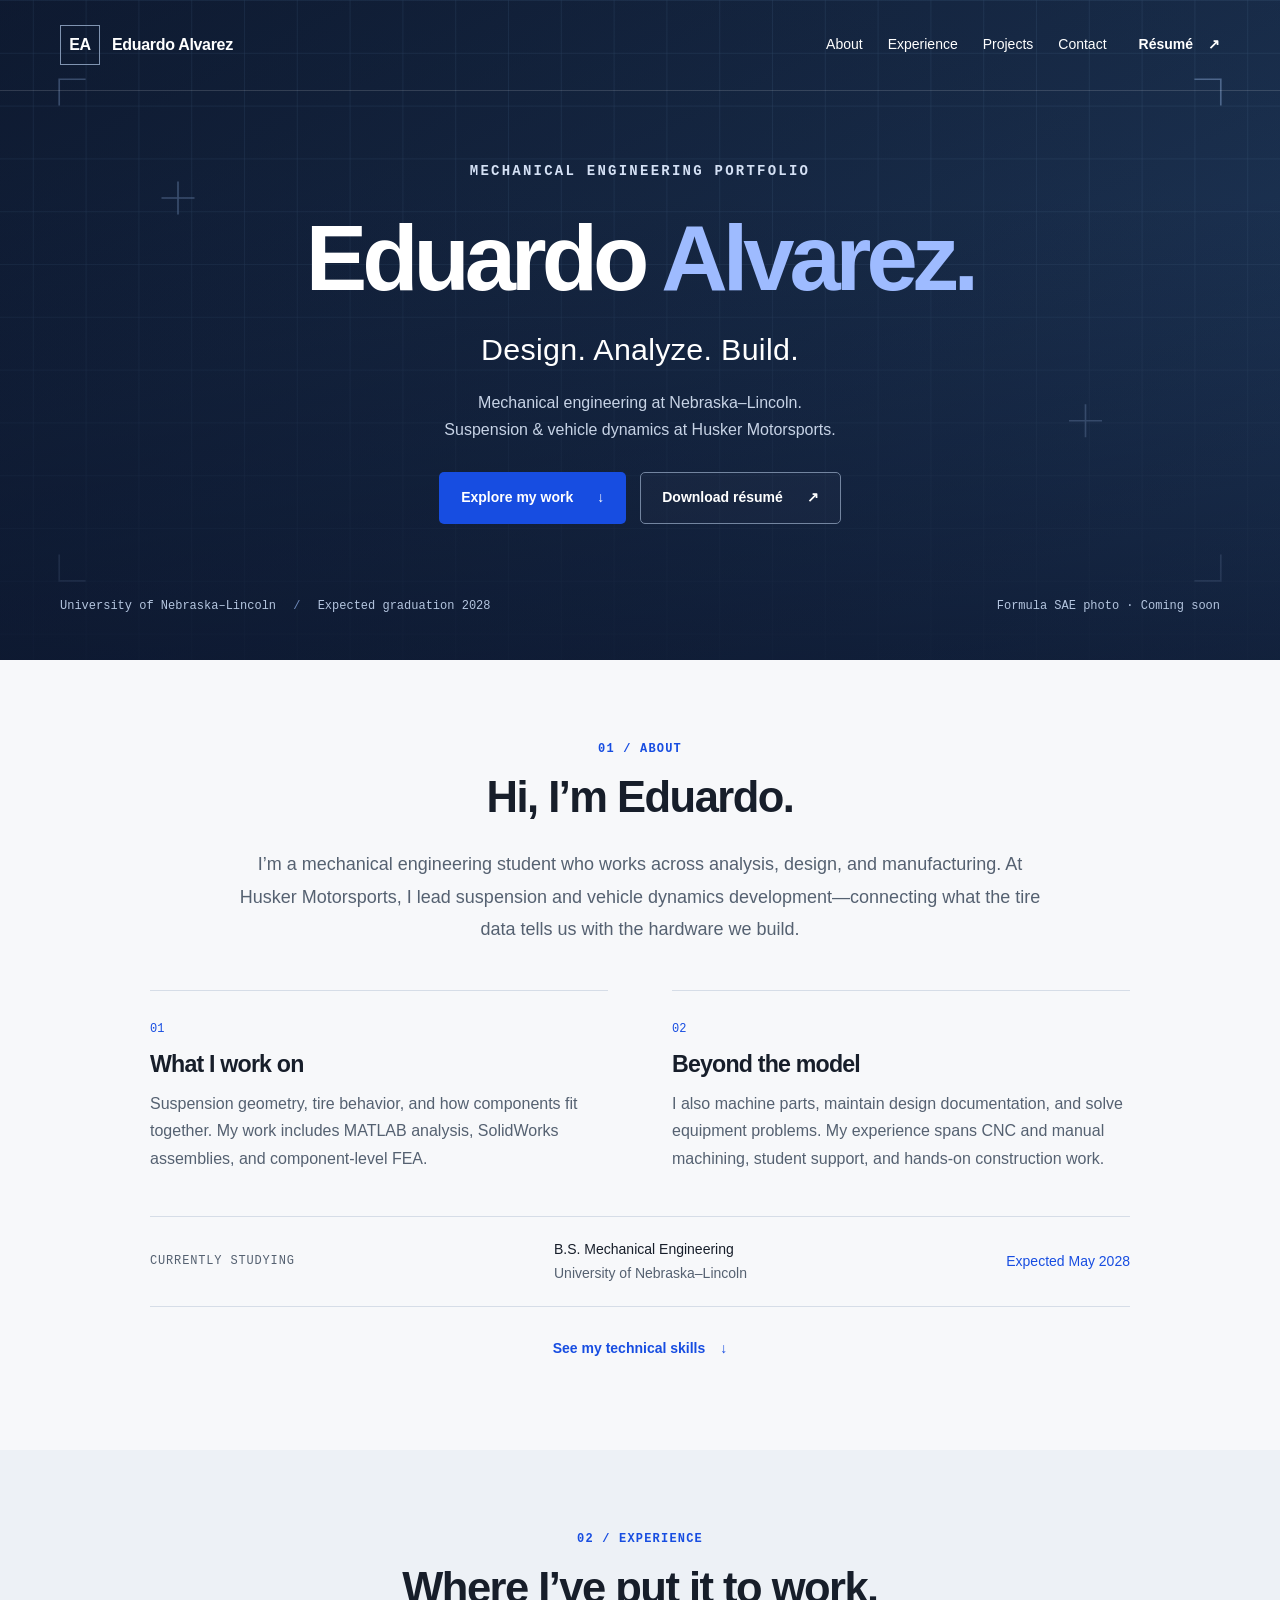
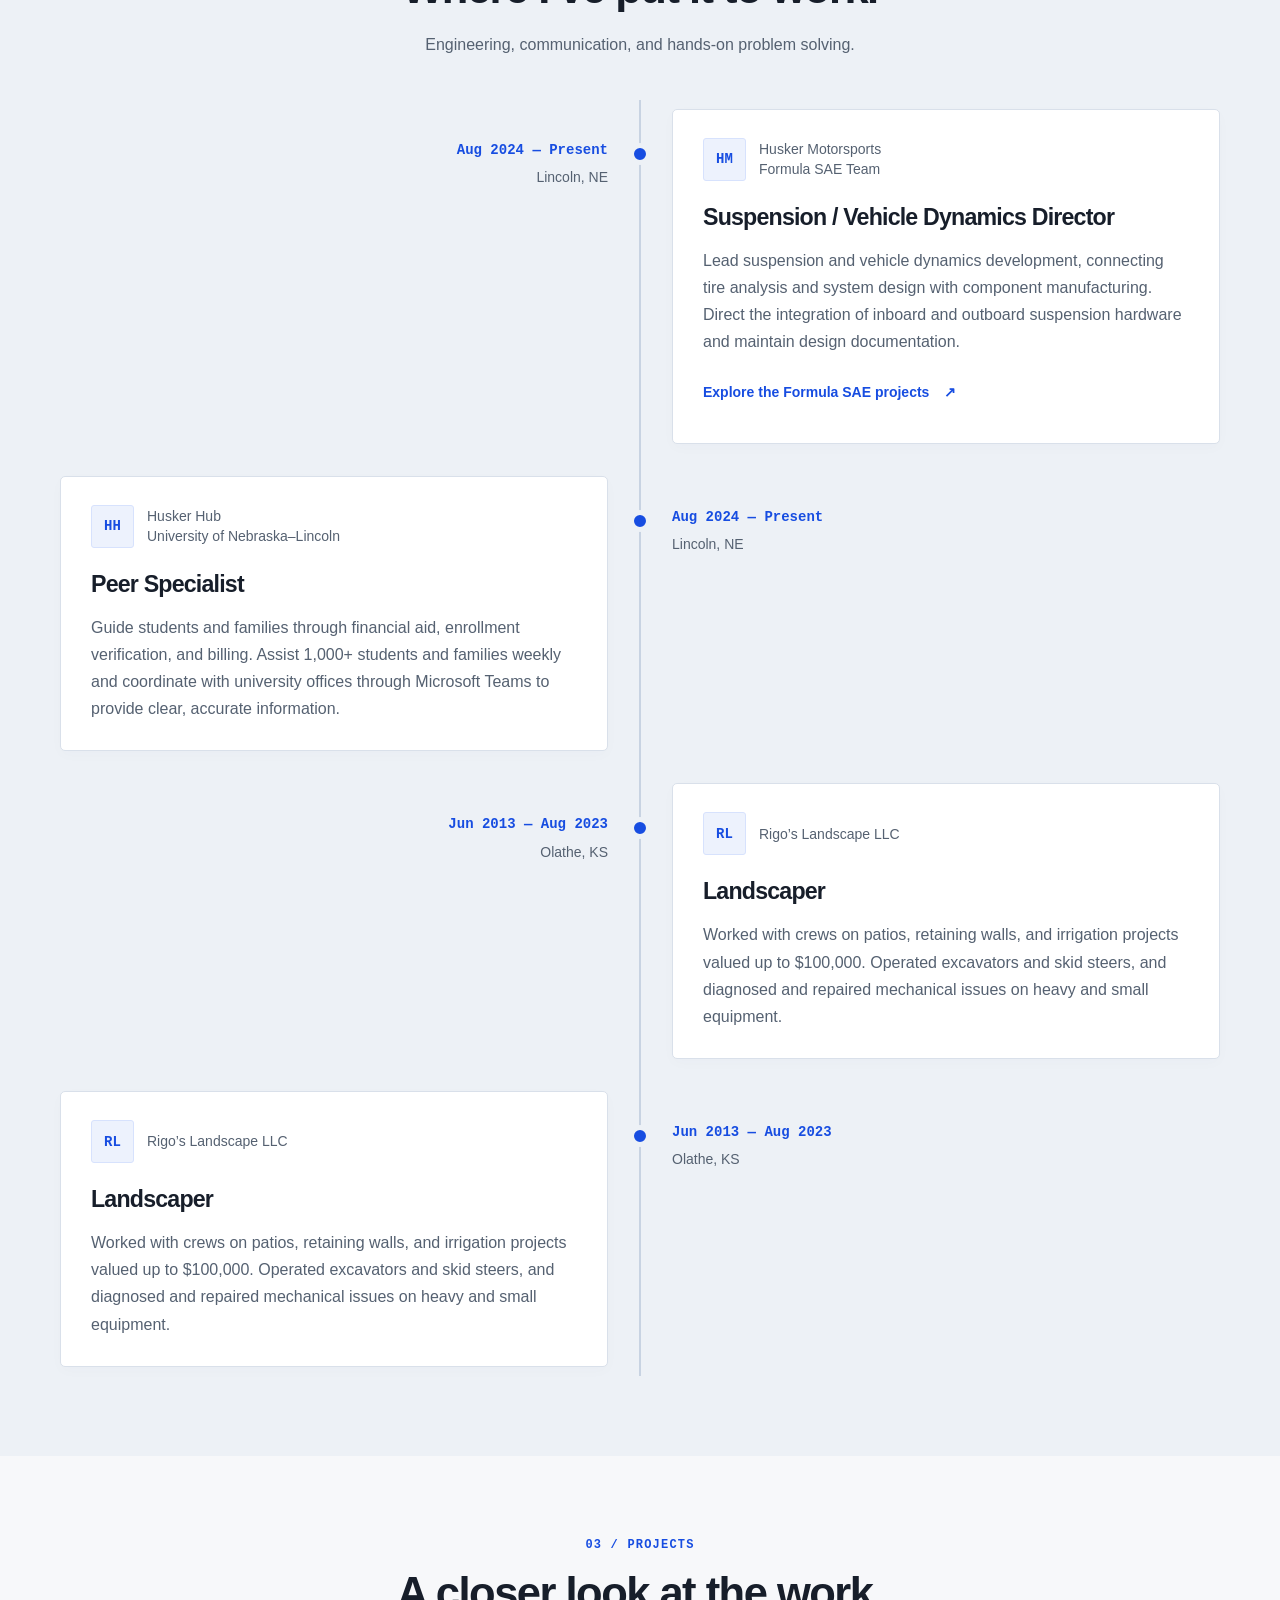
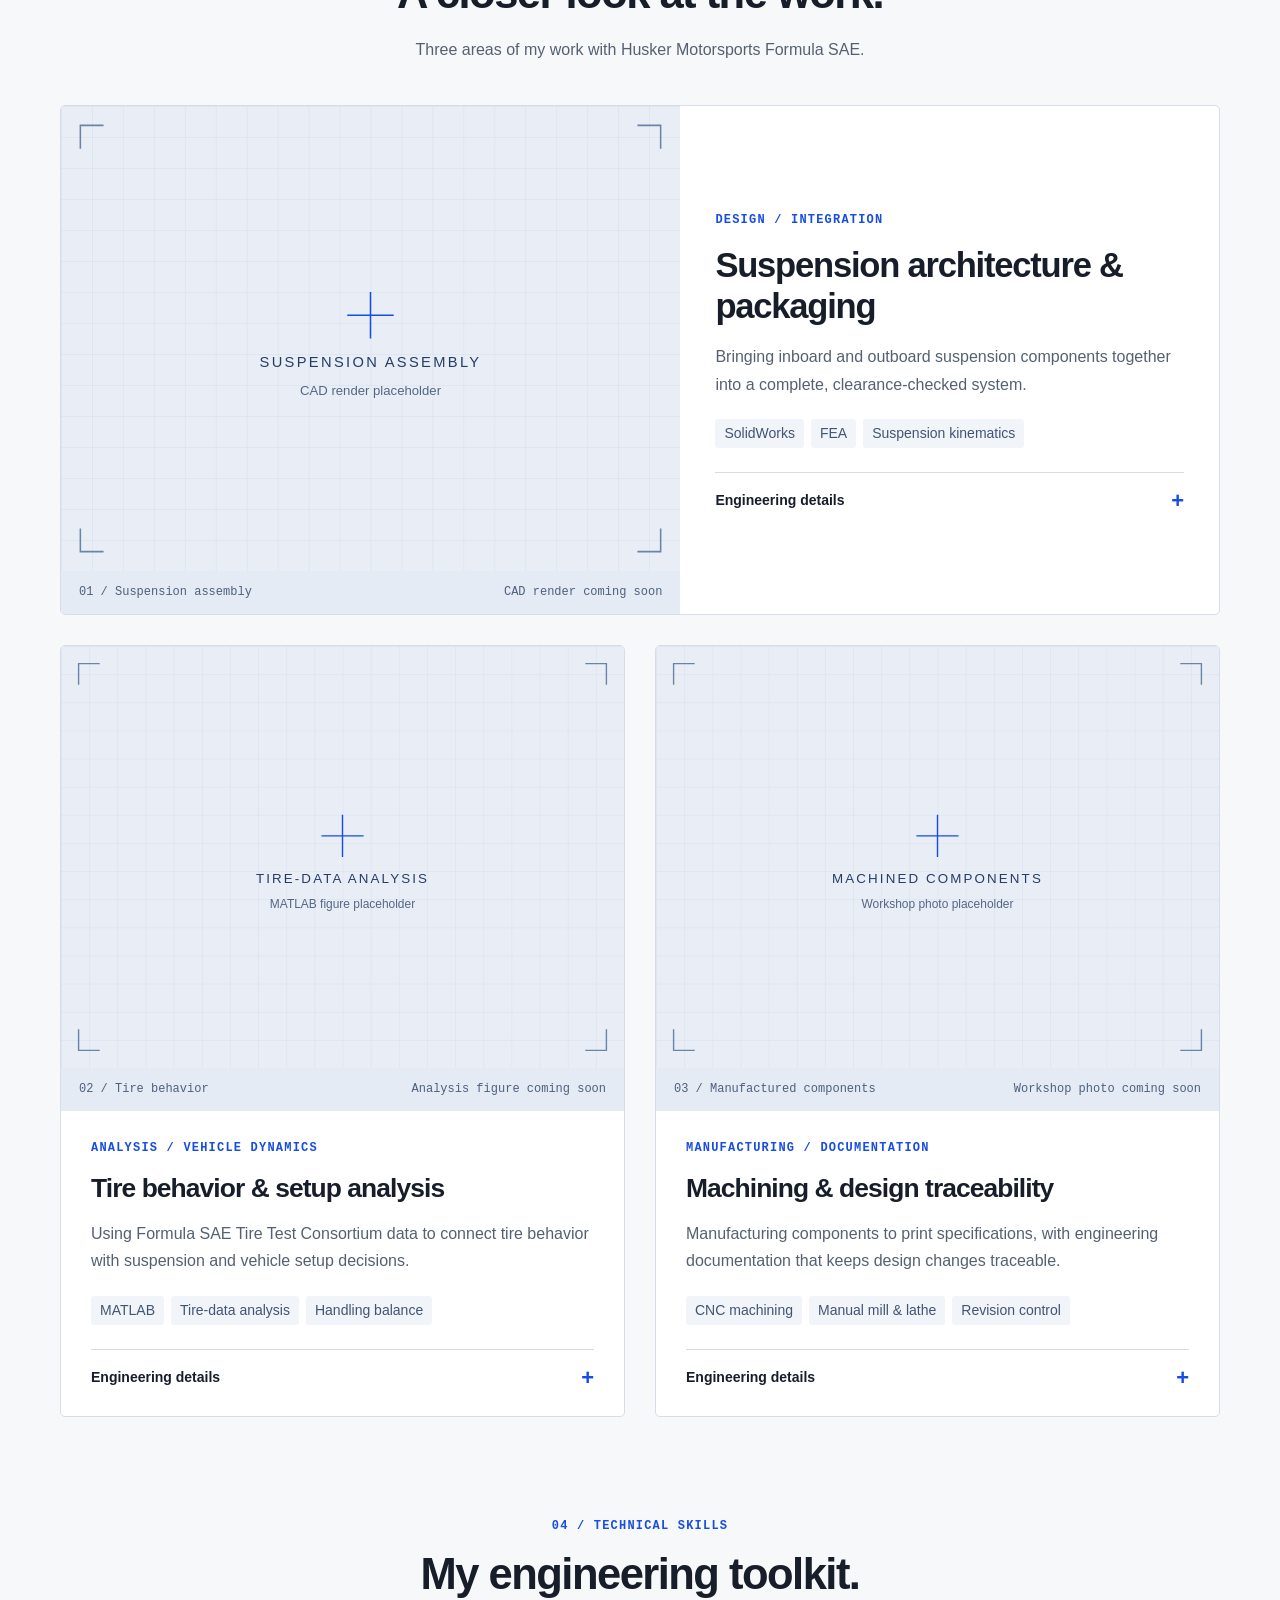
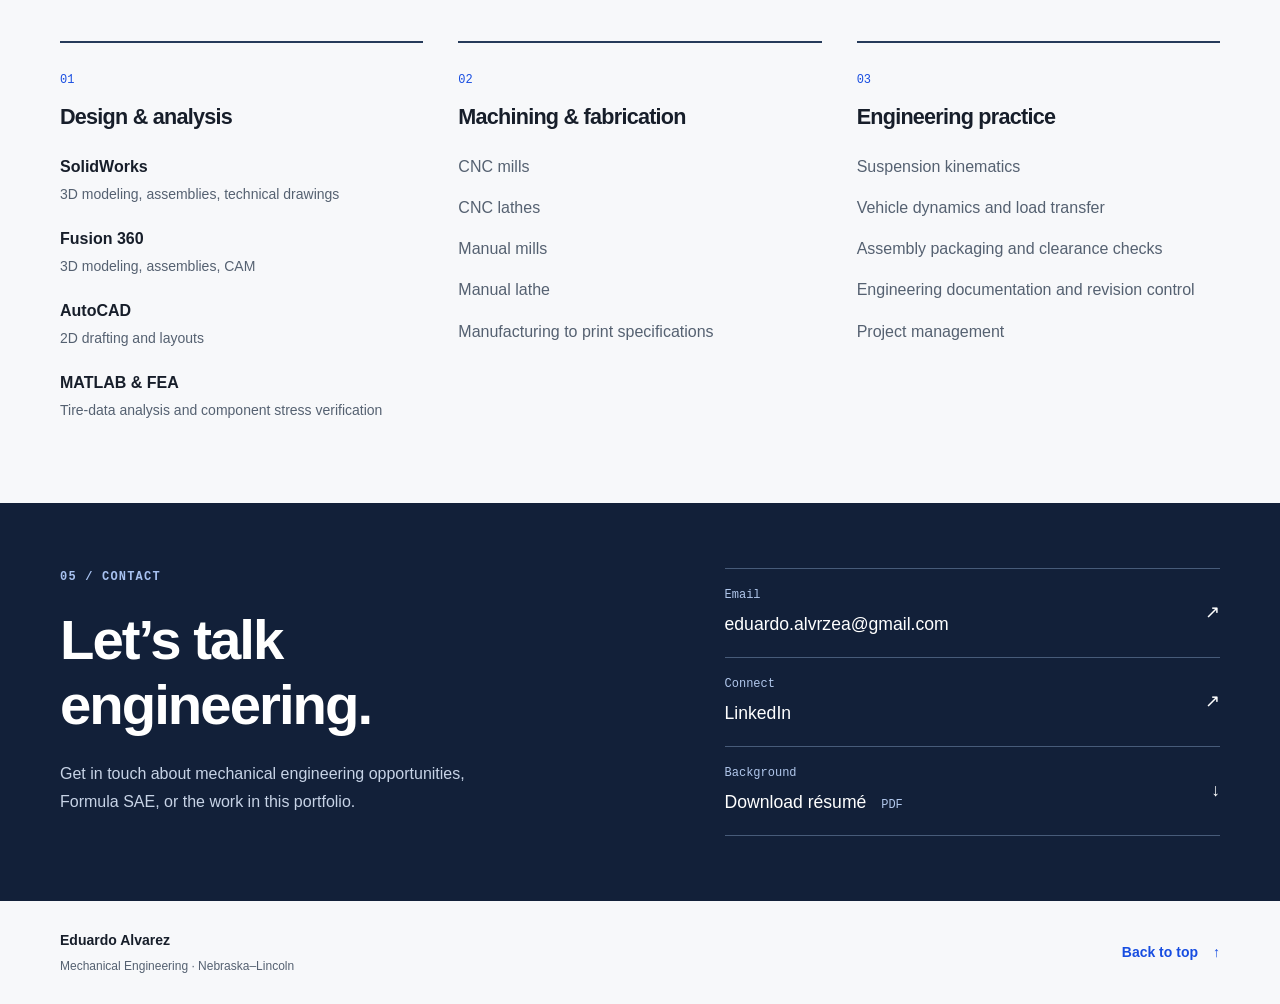
==== index.html @ 098aced8 "Add Eduardo portfolio website Initial static portfolio for Eduardo Alvarez with a responsive single-" ====
<!doctype html>
<html lang="en">
<head>
  <meta charset="utf-8">
  <meta name="viewport" content="width=device-width, initial-scale=1">
  <meta name="description" content="Eduardo Alvarez — mechanical engineering student at the University of Nebraska–Lincoln. Formula SAE suspension, vehicle dynamics, CAD, FEA, and manufacturing.">
  <meta name="theme-color" content="#174de1">
  <meta property="og:type" content="website">
  <meta property="og:title" content="Eduardo Alvarez | Mechanical Engineering Portfolio">
  <meta property="og:description" content="From tire-data analysis to suspension design and manufacturing. Explore Eduardo Alvarez’s mechanical engineering work.">
  <title>Eduardo Alvarez | Mechanical Engineering Portfolio</title>
  <link rel="icon" type="image/svg+xml" href="data:image/svg+xml,%3Csvg xmlns='http://www.w3.org/2000/svg' viewBox='0 0 40 40'%3E%3Crect width='40' height='40' rx='5' fill='%23174de1'/%3E%3Cpath d='M10 11h20v4H14v3h13v4H14v3h16v4H10z' fill='white'/%3E%3C/svg%3E">
  <link rel="stylesheet" href="assets/styles.css">
</head>
<body>
  <a class="skip-link" href="#main">Skip to content</a>
  <header class="site-header">
    <div class="container header-inner">
      <a class="brand" href="#top" aria-label="Eduardo Alvarez, back to top"><span class="monogram" aria-hidden="true">EA</span><span>Eduardo Alvarez</span></a>
      <nav aria-label="Main navigation"><a href="#about">About</a><a href="#experience">Experience</a><a href="#projects">Projects</a><a href="#contact">Contact</a></nav>
      <a class="header-resume" href="assets/Eduardo-Alvarez-Resume.pdf" target="_blank" rel="noopener">Résumé <span aria-hidden="true">↗</span><span class="sr-only"> (PDF, opens in a new tab)</span></a>
    </div>
  </header>
  <main id="main">
    <section class="hero" id="top" aria-labelledby="hero-title">
      <!-- Replace this image with your own wide Formula SAE photo; see README.md. -->
      <img class="hero-backdrop" src="assets/images/formula-sae-placeholder.svg" alt="Formula SAE vehicle photo placeholder" width="1600" height="800">
      <div class="hero-inner container">
        <p class="eyebrow">Mechanical engineering portfolio</p>
        <h1 id="hero-title">Eduardo <span>Alvarez.</span></h1>
        <p class="hero-statement">Design. Analyze. Build.</p>
        <p class="hero-description">Mechanical engineering at Nebraska–Lincoln.<br> Suspension &amp; vehicle dynamics at Husker Motorsports.</p>
        <div class="hero-actions"><a class="button button-primary" href="#projects">Explore my work <span aria-hidden="true">↓</span></a><a class="button button-outline" href="assets/Eduardo-Alvarez-Resume.pdf" download>Download résumé <span aria-hidden="true">↗</span></a></div>
      </div>
      <div class="hero-bottom container"><span>University of Nebraska–Lincoln <span class="hero-divider" aria-hidden="true">/</span> Expected graduation 2028</span><span class="image-status">Formula SAE photo · Coming soon</span></div>
    </section>
    <section class="about section container" id="about" aria-labelledby="about-title">
      <div class="section-heading centered"><p class="eyebrow">01 / About</p><h2 id="about-title">Hi, I’m Eduardo.</h2></div>
      <p class="about-intro">I’m a mechanical engineering student who works across analysis, design, and manufacturing. At Husker Motorsports, I lead suspension and vehicle dynamics development—connecting what the tire data tells us with the hardware we build.</p>
      <div class="about-columns">
        <div><span class="about-number" aria-hidden="true">01</span><h3>What I work on</h3><p>Suspension geometry, tire behavior, and how components fit together. My work includes MATLAB analysis, SolidWorks assemblies, and component-level FEA.</p></div>
        <div><span class="about-number" aria-hidden="true">02</span><h3>Beyond the model</h3><p>I also machine parts, maintain design documentation, and solve equipment problems. My experience spans CNC and manual machining, student support, and hands-on construction work.</p></div>
      </div>
      <div class="about-education"><span class="meta-label">Currently studying</span><p>B.S. Mechanical Engineering <span>University of Nebraska–Lincoln</span></p><span class="graduation">Expected May 2028</span></div>
      <div class="about-skills-link"><a class="text-link" href="#skills">See my technical skills <span aria-hidden="true">↓</span></a></div>
    </section>
    <section class="experience-section section" id="experience" aria-labelledby="experience-title">
      <div class="container">
        <div class="section-heading centered"><p class="eyebrow">02 / Experience</p><h2 id="experience-title">Where I’ve put it to work.</h2><p>Engineering, communication, and hands-on problem solving.</p></div>
        <div class="timeline">




                    <!-- Job Time Line Section  --->
<!-- %%%%%%%%%%%%%%%%%%%%%%%%%%%%%%%%%%%%%%%%%%%%%%%%%%%%%%%%%%%%%%%%%%%%%%%%%%%%%%%%%%%%%%%%%%%%%%%%%%%%%%%%%%%%%%%%%%%%%%%%%%%%%%%%%%%%%%%%%%%%%%%%%%%%%%%%%%%%%%%%%%%%%%%%%%%%%%%%%%%%%%%%%%%%%%%%%%%%%%%%%%%%%%%%%%%%%%%%%%%%%%%%%%%%%%%%%%%%%%%%%%%%%%%%%%%%%%%%%%%%%%%%%%%%%%%%%%-->

          <article class="timeline-item">
            <div class="experience-meta"><p>Aug 2024 — Present</p><span>Lincoln, NE</span></div>
            <div class="experience-body"><div class="organization-row"><span class="organization-mark" aria-hidden="true">HM</span><p class="organization">Husker Motorsports<br> Formula SAE Team</p></div><h3>Suspension / Vehicle Dynamics Director</h3><p>Lead suspension and vehicle dynamics development, connecting tire analysis and system design with component manufacturing. Direct the integration of inboard and outboard suspension hardware and maintain design documentation.</p><a class="text-link" href="#projects">Explore the Formula SAE projects <span aria-hidden="true">↗</span></a></div>
          </article>
          <article class="timeline-item">
            <div class="experience-meta"><p>Aug 2024 — Present</p><span>Lincoln, NE</span></div>
            <div class="experience-body"><div class="organization-row"><span class="organization-mark" aria-hidden="true">HH</span><p class="organization">Husker Hub<br> University of Nebraska–Lincoln</p></div><h3>Peer Specialist</h3><p>Guide students and families through financial aid, enrollment verification, and billing. Assist 1,000+ students and families weekly and coordinate with university offices through Microsoft Teams to provide clear, accurate information.</p></div>
          </article>



          <article class="timeline-item">
            <div class="experience-meta"><p>Jun 2013 — Aug 2023</p><span>Olathe, KS</span></div>
            <div class="experience-body"><div class="organization-row"><span class="organization-mark" aria-hidden="true">RL</span><p class="organization">Rigo’s Landscape LLC</p></div><h3>Landscaper</h3><p>Worked with crews on patios, retaining walls, and irrigation projects valued up to $100,000. Operated excavators and skid steers, and diagnosed and repaired mechanical issues on heavy and small equipment.</p></div>
          </article>




          <article class="timeline-item">
            <div class="experience-meta"><p>Jun 2013 — Aug 2023</p><span>Olathe, KS</span></div>
            <div class="experience-body"><div class="organization-row"><span class="organization-mark" aria-hidden="true">RL</span><p class="organization">Rigo’s Landscape LLC</p></div><h3>Landscaper</h3><p>Worked with crews on patios, retaining walls, and irrigation projects valued up to $100,000. Operated excavators and skid steers, and diagnosed and repaired mechanical issues on heavy and small equipment.</p></div>
          </article>








<!--     If you want to add more experience items, copy and paste the following block and update the content.
         Its paste in order so the most recent experience should be at the top.

          <article class="timeline-item">
            <div class="experience-meta"><p>Jun 2013 — Aug 2023</p><span>Olathe, KS</span></div>
            <div class="experience-body"><div class="organization-row"><span class="organization-mark" aria-hidden="true">RL</span><p class="organization">Rigo’s Landscape LLC</p></div><h3>Landscaper</h3><p>Worked with crews on patios, retaining walls, and irrigation projects valued up to $100,000. Operated excavators and skid steers, and diagnosed and repaired mechanical issues on heavy and small equipment.</p></div>
          </article>
-->
<!-- %%%%%%%%%%%%%%%%%%%%%%%%%%%%%%%%%%%%%%%%%%%%%%%%%%%%%%%%%%%%%%%%%%%%%%%%%%%%%%%%%%%%%%%%%%%%%%%%%%%%%%%%%%%%%%%%%%%%%%%%%%%%%%%%%%%%%%%%%%%%%%%%%%%%%%%%%%%%%%%%%%%%%%%%%%%%%%%%%%%%%%%%%%%%%%%%%%%%%%%%%%%%%%%%%%%%%%%%%%%%%%%%%%%%%%%%%%%%%%%%%%%%%%%%%%%%%%%%%%%%%%%%%%%%%%%%%%-->


        </div>
      </div>
    </section>
    <section class="projects section container" id="projects" aria-labelledby="projects-title">
      <div class="section-heading centered"><p class="eyebrow">03 / Projects</p><h2 id="projects-title">A closer look at the work.</h2><p>Three areas of my work with Husker Motorsports Formula SAE.</p></div>
      <div class="project-grid">
      <article class="project project-featured" id="suspension">
        <figure class="project-media"><img src="assets/images/suspension-placeholder.svg" alt="Placeholder for a CAD render of the Formula SAE suspension assembly" width="800" height="600" loading="lazy"><figcaption><span>01 / Suspension assembly</span><span>CAD render coming soon</span></figcaption></figure>
        <div class="project-copy"><p class="eyebrow">Design / Integration</p><h3>Suspension architecture &amp; packaging</h3><p>Bringing inboard and outboard suspension components together into a complete, clearance-checked system.</p><ul class="tags" aria-label="Tools and methods"><li>SolidWorks</li><li>FEA</li><li>Suspension kinematics</li></ul><details><summary>Engineering details <span aria-hidden="true">+</span></summary><div class="detail-content"><ul><li>Directed the design and integration of rockers, pushrods, control arms, uprights, hubs, and mounting components.</li><li>Designed a decoupled inboard suspension actuation system in SolidWorks.</li><li>Performed component-level FEA to verify stress against required factors of safety and checked inboard packaging clearances.</li></ul></div></details></div>
      </article>
      <article class="project" id="tire-analysis">
        <figure class="project-media"><img src="assets/images/tire-analysis-placeholder.svg" alt="Placeholder for a MATLAB plot from Formula SAE tire-data analysis" width="800" height="600" loading="lazy"><figcaption><span>02 / Tire behavior</span><span>Analysis figure coming soon</span></figcaption></figure>
        <div class="project-copy"><p class="eyebrow">Analysis / Vehicle dynamics</p><h3>Tire behavior &amp; setup analysis</h3><p>Using Formula SAE Tire Test Consortium data to connect tire behavior with suspension and vehicle setup decisions.</p><ul class="tags" aria-label="Tools and methods"><li>MATLAB</li><li>Tire-data analysis</li><li>Handling balance</li></ul><details><summary>Engineering details <span aria-hidden="true">+</span></summary><div class="detail-content"><ul><li>Developed a MATLAB script to compare lateral force, slip angle, cornering stiffness, pressure, inclination angle, and vertical load.</li><li>Used the relationships in the tire data to inform tire selection and setup decisions.</li><li>Analyzed load transfer, suspension kinematics, and handling balance as part of vehicle dynamics development.</li></ul></div></details></div>
      </article>
      <article class="project" id="manufacturing">
        <figure class="project-media"><img src="assets/images/manufacturing-placeholder.svg" alt="Placeholder for a photograph of Eduardo’s machined Formula SAE components" width="800" height="600" loading="lazy"><figcaption><span>03 / Manufactured components</span><span>Workshop photo coming soon</span></figcaption></figure>
        <div class="project-copy"><p class="eyebrow">Manufacturing / Documentation</p><h3>Machining &amp; design traceability</h3><p>Manufacturing components to print specifications, with engineering documentation that keeps design changes traceable.</p><ul class="tags" aria-label="Tools and methods"><li>CNC machining</li><li>Manual mill &amp; lathe</li><li>Revision control</li></ul><details><summary>Engineering details <span aria-hidden="true">+</span></summary><div class="detail-content"><ul><li>Operated CNC mills and lathes, as well as manual mill and lathe equipment.</li><li>Manufactured components to drawing specifications and tight tolerance requirements.</li><li>Maintained engineering documentation and revision control to track design decisions and change history.</li></ul></div></details></div>
      </article>
      </div>
    </section>
    <section class="skills section container" id="skills" aria-labelledby="skills-title">
      <div class="section-heading centered"><p class="eyebrow">04 / Technical skills</p><h2 id="skills-title">My engineering toolkit.</h2></div>
      <div class="skills-grid">
        <div class="skill-group"><span class="skill-number" aria-hidden="true">01</span><h3>Design &amp; analysis</h3><dl><div><dt>SolidWorks</dt><dd>3D modeling, assemblies, technical drawings</dd></div><div><dt>Fusion 360</dt><dd>3D modeling, assemblies, CAM</dd></div><div><dt>AutoCAD</dt><dd>2D drafting and layouts</dd></div><div><dt>MATLAB &amp; FEA</dt><dd>Tire-data analysis and component stress verification</dd></div></dl></div>
        <div class="skill-group"><span class="skill-number" aria-hidden="true">02</span><h3>Machining &amp; fabrication</h3><ul class="skill-list"><li>CNC mills</li><li>CNC lathes</li><li>Manual mills</li><li>Manual lathe</li><li>Manufacturing to print specifications</li></ul></div>
        <div class="skill-group"><span class="skill-number" aria-hidden="true">03</span><h3>Engineering practice</h3><ul class="skill-list"><li>Suspension kinematics</li><li>Vehicle dynamics and load transfer</li><li>Assembly packaging and clearance checks</li><li>Engineering documentation and revision control</li><li>Project management</li></ul></div>
      </div>
    </section>
    <section class="contact section" id="contact" aria-labelledby="contact-title">
      <div class="container contact-inner"><div><p class="eyebrow">05 / Contact</p><h2 id="contact-title">Let’s talk<br> engineering.</h2><p>Get in touch about mechanical engineering opportunities,<br> Formula SAE, or the work in this portfolio.</p></div><div class="contact-links"><a href="mailto:eduardo.alvrzea@gmail.com"><span><span class="contact-label">Email</span>eduardo.alvrzea@gmail.com</span><span aria-hidden="true">↗</span></a><a href="https://www.linkedin.com/in/eduardo-alvarezea" target="_blank" rel="noopener noreferrer"><span><span class="contact-label">Connect</span>LinkedIn</span><span aria-hidden="true">↗</span><span class="sr-only"> (opens in a new tab)</span></a><a href="assets/Eduardo-Alvarez-Resume.pdf" download><span><span class="contact-label">Background</span>Download résumé <small>PDF</small></span><span aria-hidden="true">↓</span></a></div></div>
    </section>
  </main>
  <footer class="container site-footer"><p><strong>Eduardo Alvarez</strong><span>Mechanical Engineering · Nebraska–Lincoln</span></p><a class="text-link" href="#top">Back to top <span aria-hidden="true">↑</span></a></footer>
</body>
</html>
---- assets/styles.css ----
/* Eduardo Alvarez — original static portfolio. No build tools required. */
:root {
  --paper: #f7f8fa;
  --white: #fff;
  --ink: #171e2a;
  --muted: #556171;
  --blue: #174de1;
  --line: #d6dde7;
  --navy: #122039;
  --mono: 'Courier New', monospace;
  --radius: 5px;
}
* { box-sizing: border-box; }
html { scroll-behavior: smooth; scroll-padding-top: 30px; }
body { margin: 0; background: var(--paper); color: var(--ink); font: 1rem/1.7 Arial, Helvetica, sans-serif; -webkit-font-smoothing: antialiased; }
a { color: inherit; text-decoration: none; }
a, summary { -webkit-tap-highlight-color: transparent; }
a:focus-visible, summary:focus-visible { outline: 3px solid var(--blue); outline-offset: 5px; }
img { display: block; max-width: 100%; width: 100%; height: auto; }
h1, h2, h3, p, figure { margin: 0; }
h1, h2, h3 { line-height: 1.15; letter-spacing: -.035em; }
h2 { font-size: clamp(2rem, 3.4vw, 3rem); font-weight: 600; }
h3 { font-size: 1.5rem; font-weight: 600; }
.container { width: min(1160px, calc(100% - 80px)); margin-inline: auto; }
.sr-only { position: absolute; width: 1px; height: 1px; overflow: hidden; clip-path: inset(50%); white-space: nowrap; }
.skip-link { position: fixed; top: 10px; left: 10px; z-index: 10; padding: 12px 18px; background: white; transform: translateY(-150%); }
.skip-link:focus { transform: translateY(0); }
.eyebrow { font-family: var(--mono); font-size: .75rem; font-weight: 600; text-transform: uppercase; letter-spacing: .1em; line-height: 1.6; }
.meta-label { font: .75rem/1.6 var(--mono); text-transform: uppercase; letter-spacing: .07em; color: var(--muted); }
.text-link { display: inline-flex; align-items: center; gap: 15px; min-height: 44px; font-size: .875rem; font-weight: 600; color: var(--blue); }
.text-link:hover { text-decoration: underline; text-underline-offset: 5px; }
.button { display: inline-flex; align-items: center; justify-content: center; gap: 24px; padding: 13px 21px; font-size: .875rem; font-weight: 600; border: 1px solid transparent; border-radius: var(--radius); min-height: 48px; }
.button-primary { color: white; background: var(--blue); }
.button-primary:hover { background: #103bb9; }
.button-outline { color: white; border-color: #7385a0; background: #ffffff05; }
.button-outline:hover { background: #ffffff16; }

/* Navigation and full-width image-ready introduction. */
.site-header { position: absolute; inset: 0 0 auto; z-index: 2; color: white; border-bottom: 1px solid #ffffff24; }
.header-inner { display: flex; align-items: center; gap: 32px; flex-wrap: wrap; min-height: 90px; }
.brand { display: flex; align-items: center; gap: 12px; font-size: 1rem; font-weight: 600; letter-spacing: -.02em; }
.monogram { display: grid; place-items: center; width: 40px; height: 40px; border: 1px solid #8094b1; font-size: 1rem; }
.header-inner nav { display: flex; gap: 25px; margin-left: auto; font-size: .875rem; }
.header-inner nav a, .header-resume { display: inline-flex; align-items: center; min-height: 44px; }
.header-resume { font-size: .875rem; font-weight: 600; gap: 15px; }
.header-inner nav a:hover, .header-resume:hover { color: #a5c2ff; }
.hero { position: relative; isolation: isolate; display: flex; flex-direction: column; justify-content: center; min-height: 660px; padding: 155px 0 38px; background: #111e33; color: white; }
.hero::after { content: ''; position: absolute; inset: 0; z-index: -1; background: linear-gradient(90deg, #0b142a70, #12203930), linear-gradient(0deg, #0c172fbd, transparent 70%); }
.hero-backdrop { position: absolute; inset: 0; z-index: -2; width: 100%; height: 100%; object-fit: cover; }
.hero-inner { text-align: center; }
.hero-inner > .eyebrow { color: #d4e0f4; font-size: .875rem; letter-spacing: .16em; }
.hero h1 { font-size: clamp(3.4rem, 7.2vw, 6.8rem); line-height: 1.06; letter-spacing: -.055em; margin: 27px 0 21px; font-weight: 600; }
.hero h1 span { color: #9ebbff; }
.hero-statement { font-size: clamp(1.35rem, 2.4vw, 1.9rem); letter-spacing: .01em; line-height: 1.4; }
.hero-description { margin: 18px auto 0; max-width: 680px; color: #c7d3e6; line-height: 1.7; }
.hero-actions { display: flex; justify-content: center; flex-wrap: wrap; gap: 14px; margin-top: 29px; }
.hero-bottom { display: flex; justify-content: space-between; gap: 20px; flex-wrap: wrap; margin-top: 72px; font: .75rem/1.7 var(--mono); color: #b4c5df; }
.hero-divider { padding: 0 10px; color: #6f8abb; }
.hero a:focus-visible, .site-header a:focus-visible { outline-color: #c0d1ff; }

/* Centered summary and two-column background. */
.section { padding-block: 80px; }
.section-heading.centered { text-align: center; margin-bottom: 42px; }
.section-heading .eyebrow { color: var(--blue); margin-bottom: 13px; }
.section-heading > p:not(.eyebrow) { color: var(--muted); margin: 18px auto 0; max-width: 680px; }
.about .section-heading { margin-bottom: 26px; }
.about-intro { max-width: 820px; margin: auto; text-align: center; color: var(--muted); font-size: 1.125rem; line-height: 1.8; }
.about-columns { display: grid; grid-template-columns: 1fr 1fr; gap: 64px; max-width: 980px; margin: 45px auto 0; }
.about-columns > div { border-top: 1px solid var(--line); padding-top: 22px; }
.about-number { font: .75rem/1.5 var(--mono); color: var(--blue); }
.about-columns h3 { font-size: 1.45rem; margin: 10px 0 13px; }
.about-columns p { color: var(--muted); }
.about-education { display: flex; align-items: center; justify-content: space-between; gap: 25px; max-width: 980px; margin: 44px auto 0; padding: 21px 0; border-block: 1px solid var(--line); }
.about-education p { font-size: .875rem; }
.about-education p span { display: block; color: var(--muted); }
.graduation { font-size: .875rem; color: var(--blue); }
.about-skills-link { text-align: center; margin-top: 19px; }

/* Alternating experience timeline. Dates remain before each role in reading order. */
.experience-section { background: #edf1f6; }
.timeline { position: relative; padding: 9px 0; }
.timeline::before { content: ''; position: absolute; left: 50%; width: 2px; top: 0; bottom: 0; background: #c8d3e2; transform: translateX(-50%); }
.timeline-item { position: relative; display: grid; grid-template-columns: minmax(0, 1fr) 64px minmax(0, 1fr); align-items: start; margin-bottom: 32px; }
.timeline-item:last-child { margin-bottom: 0; }
.timeline-item::after { content: ''; position: absolute; top: 34px; left: 50%; transform: translateX(-50%); width: 12px; height: 12px; border: 5px solid #edf1f6; box-sizing: content-box; border-radius: 50%; background: var(--blue); }
.experience-meta { grid-column: 1; grid-row: 1; text-align: right; padding-top: 30px; }
.experience-meta p { font: .875rem/1.6 var(--mono); font-weight: 600; color: var(--blue); }
.experience-meta span { display: block; margin-top: 5px; font-size: .875rem; color: var(--muted); }
.experience-body { grid-column: 3; grid-row: 1; padding: 28px 30px; background: white; border: 1px solid #d9e0ea; border-radius: var(--radius); box-shadow: 0 4px 14px #182f4d05; }
.timeline-item:nth-child(even) .experience-meta { grid-column: 3; text-align: left; }
.timeline-item:nth-child(even) .experience-body { grid-column: 1; }
.organization-row { display: flex; align-items: center; gap: 13px; margin-bottom: 22px; }
.organization-mark { display: grid; place-items: center; flex-shrink: 0; width: 43px; height: 43px; color: var(--blue); background: #edf2fd; font: .875rem/1 var(--mono); font-weight: 600; border: 1px solid #d7e2fd; border-radius: 3px; }
.organization { font-size: .875rem; color: var(--muted); line-height: 1.45; }
.experience-body h3 { font-size: 1.45rem; line-height: 1.25; }
.experience-body > p { color: var(--muted); margin-top: 15px; }
.experience-body .text-link { margin-top: 15px; }

/* Image-led project gallery: one featured system, then two supporting projects. */
.project-grid { display: grid; grid-template-columns: repeat(2, minmax(0, 1fr)); gap: 30px; align-items: start; }
.project { min-width: 0; border: 1px solid var(--line); background: white; border-radius: var(--radius); overflow: hidden; scroll-margin-top: 25px; }
.project-featured { grid-column: 1 / -1; display: grid; grid-template-columns: 1.15fr 1fr; }
.project-media { background: #e9eef6; min-width: 0; display: flex; flex-direction: column; }
.project-media img { aspect-ratio: 4/3; object-fit: cover; }
.project-featured .project-media img { flex: 1; min-height: 340px; height: 100%; }
.project-media figcaption { display: flex; justify-content: space-between; flex-wrap: wrap; gap: 5px 15px; padding: 12px 18px; font: .75rem/1.6 var(--mono); color: #4d607c; background: #e4ebf5; }
.project-copy { padding: 28px 30px 10px; }
.project-featured .project-copy { align-self: center; padding: 32px 35px 12px; }
.project-copy > .eyebrow { color: var(--blue); margin-bottom: 14px; }
.project-copy h3 { font-size: 1.65rem; line-height: 1.2; }
.project-featured h3 { font-size: clamp(1.7rem, 2.7vw, 2.3rem); }
.project-copy > p:not(.eyebrow) { color: var(--muted); margin-top: 16px; }
.tags { list-style: none; display: flex; flex-wrap: wrap; gap: 7px; margin: 21px 0; padding: 0; }
.tags li { font-size: .875rem; line-height: 1.5; padding: 4px 9px; color: #415571; background: #f1f4f9; border-radius: 3px; }
details { border-top: 1px solid var(--line); margin-top: 24px; }
summary { display: flex; justify-content: space-between; align-items: center; gap: 20px; min-height: 56px; padding-block: 15px; font-size: .875rem; font-weight: 600; cursor: pointer; list-style: none; }
summary::-webkit-details-marker { display: none; }
summary > span { color: var(--blue); font-size: 1.375rem; line-height: 1; transition: transform .15s; }
details[open] summary > span { transform: rotate(45deg); }
.detail-content { color: var(--muted); padding-bottom: 19px; }
.detail-content ul { padding-left: 19px; margin: 0; }
.detail-content li + li { margin-top: 10px; }
.contain-image { object-fit: contain !important; }

/* Technical skills and contact. */
.skills { padding-top: 20px; }
.skills-grid { display: grid; grid-template-columns: repeat(3, minmax(0, 1fr)); gap: 35px; }
.skill-group { padding-top: 21px; border-top: 2px solid #263b5a; }
.skill-number { font: .75rem/1.5 var(--mono); color: var(--blue); }
.skill-group h3 { font-size: 1.35rem; margin: 14px 0 23px; }
.skill-group dl { margin: 0; }
.skill-group dl > div + div { margin-top: 18px; }
.skill-group dt { font-weight: 600; }
.skill-group dd { margin: 3px 0 0; color: var(--muted); font-size: .875rem; }
.skill-list { padding: 0; margin: 0; list-style: none; color: var(--muted); }
.skill-list li { margin-bottom: 14px; }
.contact { padding-block: 65px; background: var(--navy); color: white; }
.contact-inner { display: grid; grid-template-columns: 1.2fr 1fr; gap: 70px; }
.contact .eyebrow { color: #a7c1f0; margin-bottom: 21px; }
.contact h2 { font-size: clamp(2.6rem, 4.4vw, 3.7rem); }
.contact p:not(.eyebrow) { color: #c7d3e6; margin-top: 23px; }
.contact-links { align-self: center; min-width: 0; }
.contact-links > a { display: flex; justify-content: space-between; align-items: center; gap: 20px; padding: 17px 0; border-bottom: 1px solid #475b79; font-size: 1.1rem; overflow-wrap: anywhere; }
.contact-links > a:first-child { border-top: 1px solid #475b79; }
.contact-label { display: block; margin-bottom: 5px; color: #b1c7ec; font: .75rem/1.6 var(--mono); }
.contact-links small { margin-left: 10px; color: #b1c7ec; font: .75rem/1.6 var(--mono); }
.contact-links > a > span[aria-hidden] { flex-shrink: 0; }
.contact a:hover { color: #b9ceff; }
.contact a:focus-visible { outline-color: white; }
.site-footer { display: flex; justify-content: space-between; align-items: center; flex-wrap: wrap; gap: 20px; padding-block: 28px; font-size: .875rem; }
.site-footer strong { display: block; font-weight: 600; }
.site-footer p > span { display: block; margin-top: 3px; color: var(--muted); font-size: .75rem; }

/* Small screens use a single-column timeline and gallery. */
@media (max-width: 1000px) {
  .container { width: calc(100% - 56px); }
  .header-inner { gap: 22px; }
  .header-inner nav { gap: 18px; }
  .timeline-item { grid-template-columns: minmax(0, 1fr) 45px minmax(0, 1fr); }
  .experience-body { padding: 24px; }
  .project-copy, .project-featured .project-copy { padding: 25px 25px 10px; }
  .project-grid { gap: 24px; }
  .contact-inner { gap: 40px; }
}
@media (max-width: 760px) {
  .container { width: calc(100% - 40px); }
  .header-inner { min-height: 0; padding-block: 15px; gap: 10px; }
  .brand { font-size: .875rem; }
  .monogram { width: 34px; height: 34px; font-size: .875rem; }
  .header-resume { margin-left: auto; gap: 8px; }
  .header-inner nav { order: 3; flex-basis: 100%; margin: 0; justify-content: space-between; gap: 10px; }
  .hero { min-height: 690px; padding: 185px 0 28px; }
  .hero h1 { font-size: clamp(3.2rem, 12vw, 5rem); max-width: 600px; margin-inline: auto; }
  .hero-inner > .eyebrow { font-size: .75rem; letter-spacing: .1em; }
  .hero-description br { display: none; }
  .hero-actions { gap: 12px; }
  .hero .button { padding: 13px 15px; gap: 15px; }
  .hero-bottom { margin-top: 50px; justify-content: center; text-align: center; gap: 10px; }
  .hero-divider { padding: 0 4px; }
  .section { padding-block: 55px; }
  .section-heading.centered { margin-bottom: 30px; }
  .about-intro { font-size: 1rem; }
  .about-columns { grid-template-columns: 1fr; gap: 27px; margin-top: 30px; }
  .about-education { flex-direction: column; align-items: flex-start; gap: 10px; margin-top: 30px; }
  .timeline::before { left: 8px; }
  .timeline-item { display: block; margin-bottom: 30px; padding-left: 33px; }
  .timeline-item::after { left: 8px; top: 0; }
  .experience-meta, .timeline-item:nth-child(even) .experience-meta { text-align: left; padding-top: 0; margin-bottom: 15px; }
  .experience-meta span { margin-top: 1px; }
  .experience-body { padding: 23px; }
  .experience-body h3 { font-size: 1.3rem; }
  .organization-row { gap: 10px; }
  .organization-mark { width: 36px; height: 36px; }
  .project-grid, .project-featured { display: block; }
  .project + .project { margin-top: 27px; }
  .project-featured .project-media img { min-height: 0; height: auto; flex: initial; }
  .project-copy h3, .project-featured h3 { font-size: 1.6rem; }
  .project-media figcaption { padding-inline: 16px; }
  .project-copy, .project-featured .project-copy { padding: 25px 22px 10px; }
  .skills { padding-top: 5px; }
  .skills-grid { grid-template-columns: 1fr; gap: 30px; }
  .skill-group h3 { margin: 12px 0 18px; }
  .contact-inner { grid-template-columns: 1fr; gap: 30px; }
  .contact p br { display: none; }
  .contact-links > a { font-size: 1rem; }
  .site-footer { align-items: flex-start; gap: 15px; }
}
@media (max-width: 380px) {
  .experience-body { padding: 19px; }
  .organization-row { align-items: flex-start; }
  .organization-mark { display: none; }
  .hero-actions { flex-direction: column; align-items: center; }
  .hero-actions .button { min-width: 205px; }
}
@media (prefers-reduced-motion: reduce) {
  html { scroll-behavior: auto; }
  * { transition: none !important; }
}
@media print {
  body { background: white; font-size: 11pt; }
  .container { width: 100%; }
  .site-header, .hero-backdrop, .hero::after, .hero-actions, .hero-bottom, .project-media, .skip-link { display: none; }
  .hero { min-height: 0; padding: 0 0 20px; color: black; background: white; }
  .hero h1 { font-size: 38pt; }
  .hero h1 span, .hero-description, .hero-inner > .eyebrow { color: black; }
  .section { padding-block: 20px; }
  .timeline::before, .timeline-item::after { display: none; }
  .timeline-item, .project-grid, .project-featured, .contact-inner { display: block; }
  .timeline-item { break-inside: avoid; padding: 0; }
  .experience-meta { text-align: left; padding: 0 0 10px; }
  .project { break-inside: avoid; margin-bottom: 18px; }
  .contact { background: white; color: black; }
  .contact .eyebrow, .contact p:not(.eyebrow), .contact-label, .contact-links small { color: black; }
}
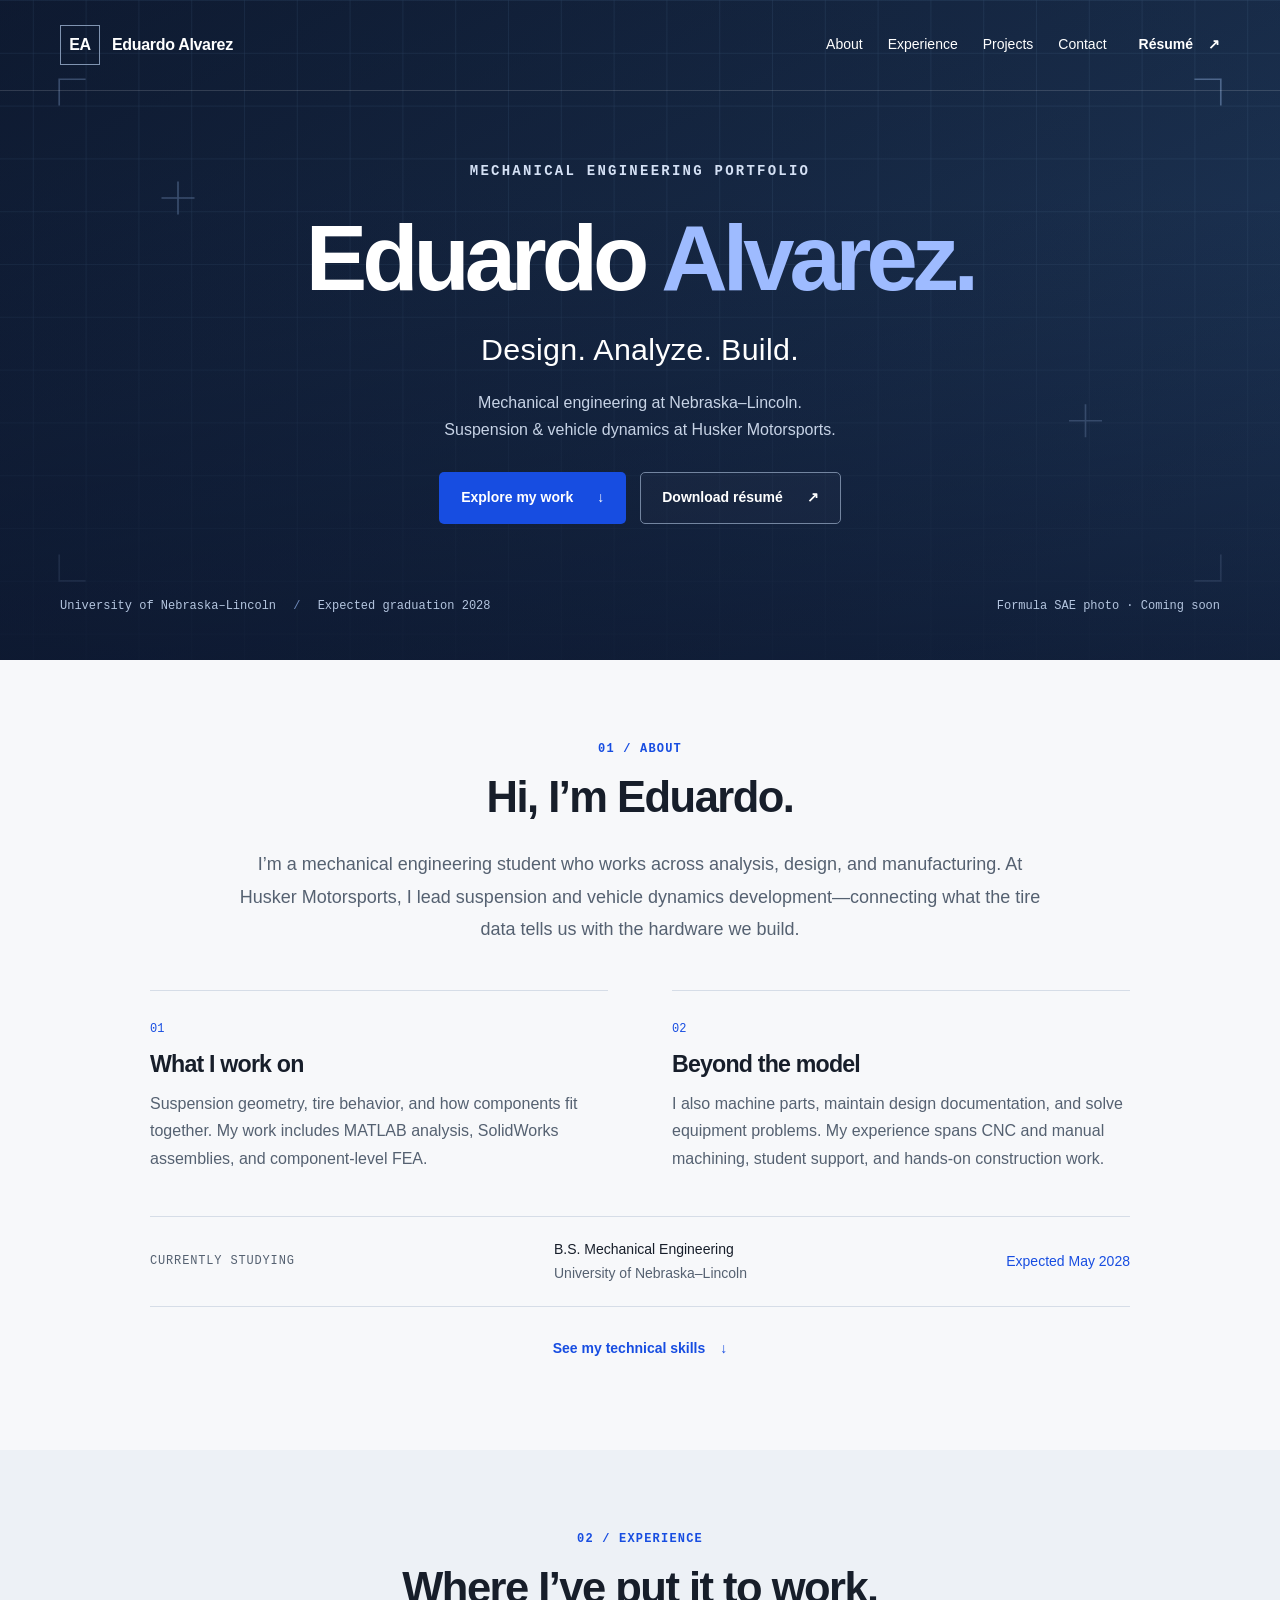
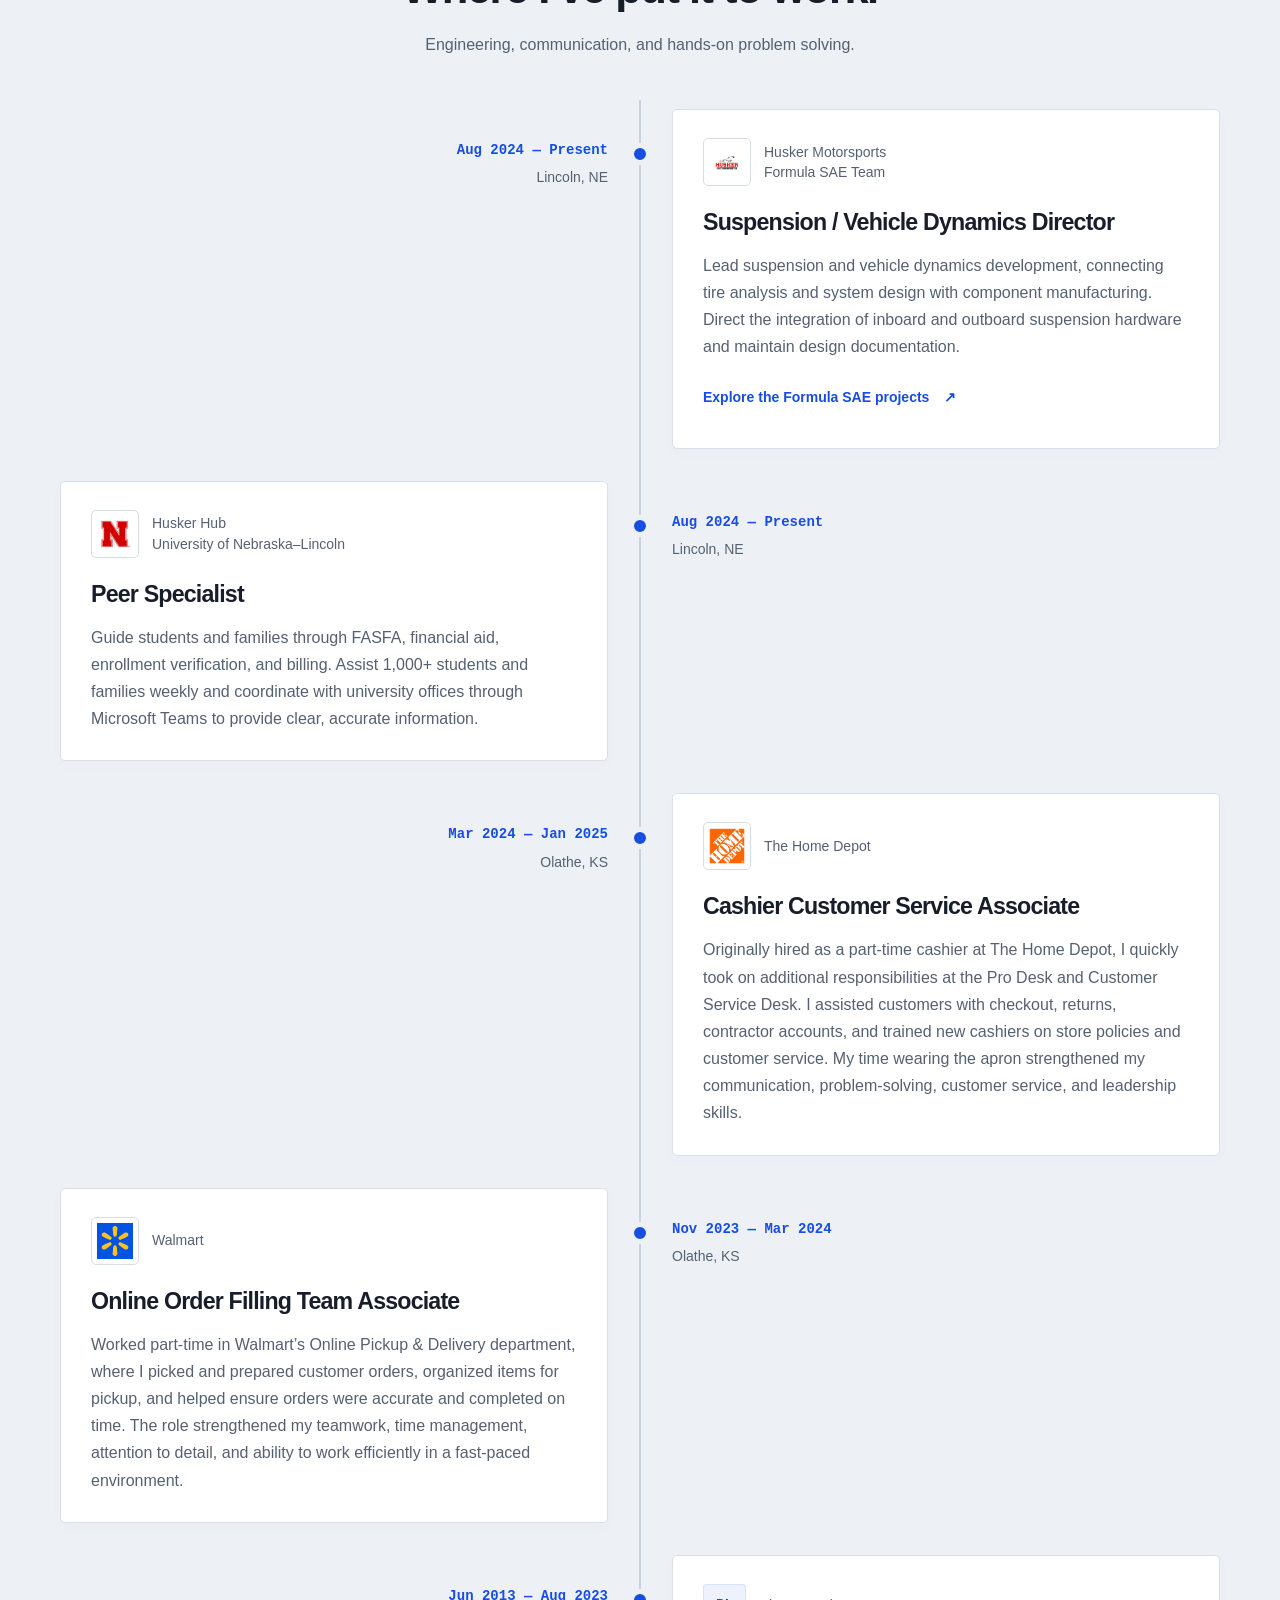
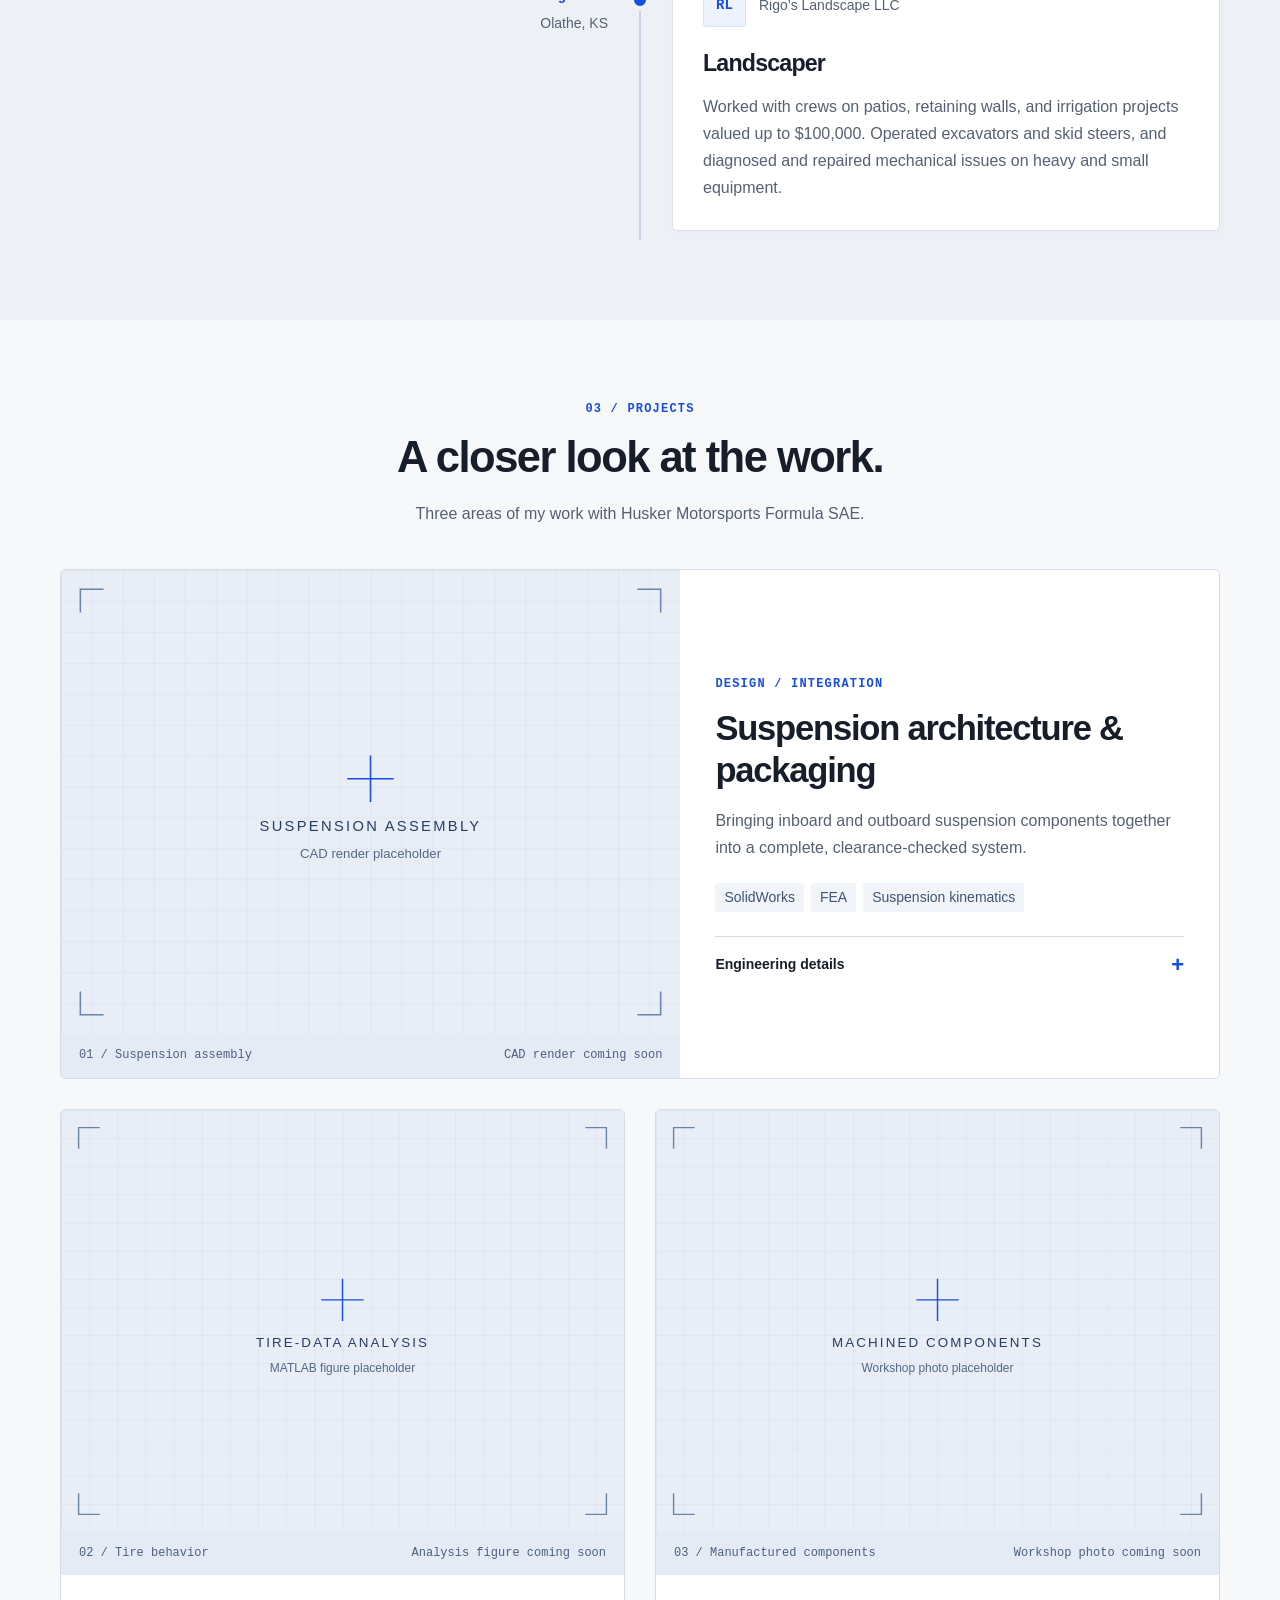
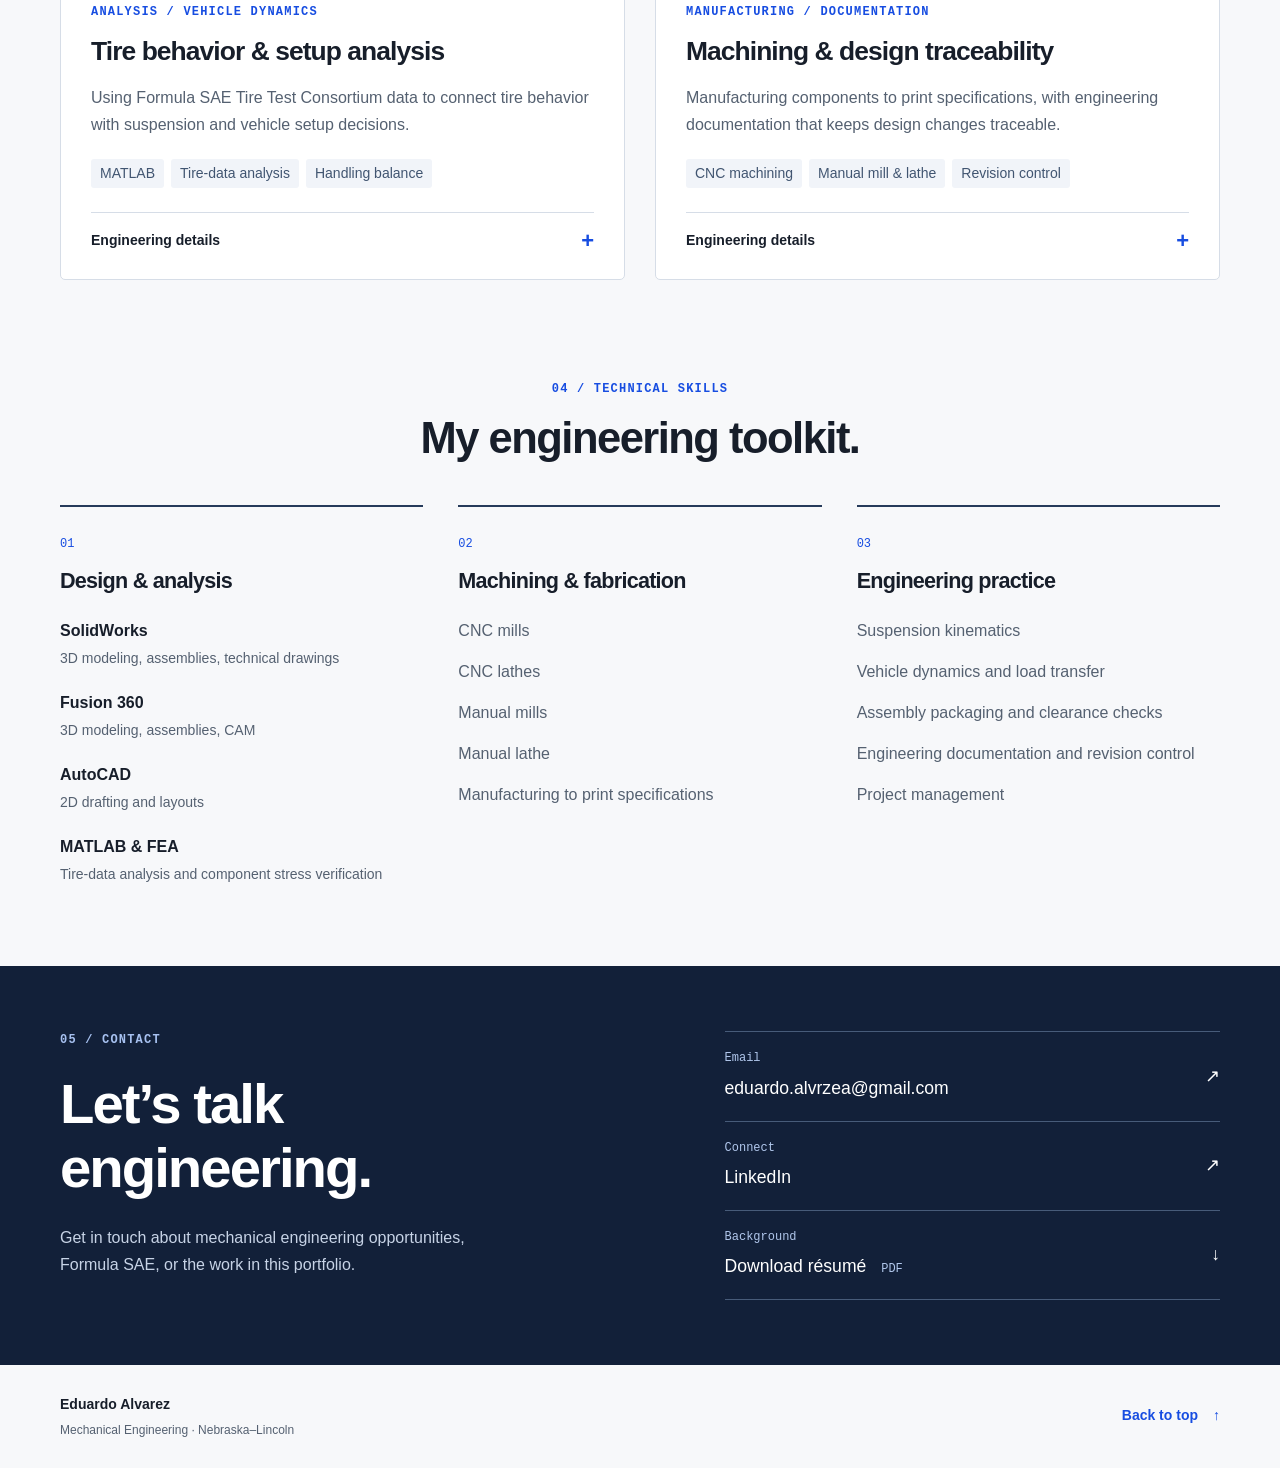
==== commit 52feba40: "Add experience logos and timeline updates This commit adds branded logo assets and applies them to t" ====
--- a/index.html
+++ b/index.html
@@ -54,21 +54,61 @@
 
                     <!-- Job Time Line Section  --->
 <!-- %%%%%%%%%%%%%%%%%%%%%%%%%%%%%%%%%%%%%%%%%%%%%%%%%%%%%%%%%%%%%%%%%%%%%%%%%%%%%%%%%%%%%%%%%%%%%%%%%%%%%%%%%%%%%%%%%%%%%%%%%%%%%%%%%%%%%%%%%%%%%%%%%%%%%%%%%%%%%%%%%%%%%%%%%%%%%%%%%%%%%%%%%%%%%%%%%%%%%%%%%%%%%%%%%%%%%%%%%%%%%%%%%%%%%%%%%%%%%%%%%%%%%%%%%%%%%%%%%%%%%%%%%%%%%%%%%%-->
+<!--     If you want to add more experience items, copy and paste the following block and update the content.
+         Its paste in order so the most recent experience should be at the top.
+
+          <article class="timeline-item">
+            <div class="experience-meta"><p>Jun 2013 — Aug 2023</p><span>Olathe, KS</span></div>
+            <div class="experience-body"><div class="organization-row"><span class="organization-mark" aria-hidden="true">RL</span><p class="organization">Rigo’s Landscape LLC</p></div><h3>Landscaper</h3><p>Worked with crews on patios, retaining walls, and irrigation projects valued up to $100,000. Operated excavators and skid steers, and diagnosed and repaired mechanical issues on heavy and small equipment.</p></div>
+          </article>
+-->
+          <article class="timeline-item">
+            <div class="experience-meta"><p>Aug 2024 — Present</p><span>Lincoln, NE</span></div>
+            <div class="experience-body"><div class="organization-row"><img
+  class="organization-logo"
+  src="assets/images/HMS Logo.png"
+  alt=""
+  width="48"
+  height="48"
+><p class="organization">Husker Motorsports<br> Formula SAE Team</p></div><h3>Suspension / Vehicle Dynamics Director</h3><p>Lead suspension and vehicle dynamics development, connecting tire analysis and system design with component manufacturing. Direct the integration of inboard and outboard suspension hardware and maintain design documentation.</p><a class="text-link" href="#projects">Explore the Formula SAE projects <span aria-hidden="true">↗</span></a></div>
+          </article>
+
+
+
 
           <article class="timeline-item">
             <div class="experience-meta"><p>Aug 2024 — Present</p><span>Lincoln, NE</span></div>
-            <div class="experience-body"><div class="organization-row"><span class="organization-mark" aria-hidden="true">HM</span><p class="organization">Husker Motorsports<br> Formula SAE Team</p></div><h3>Suspension / Vehicle Dynamics Director</h3><p>Lead suspension and vehicle dynamics development, connecting tire analysis and system design with component manufacturing. Direct the integration of inboard and outboard suspension hardware and maintain design documentation.</p><a class="text-link" href="#projects">Explore the Formula SAE projects <span aria-hidden="true">↗</span></a></div>
-          </article>
-          <article class="timeline-item">
-            <div class="experience-meta"><p>Aug 2024 — Present</p><span>Lincoln, NE</span></div>
-            <div class="experience-body"><div class="organization-row"><span class="organization-mark" aria-hidden="true">HH</span><p class="organization">Husker Hub<br> University of Nebraska–Lincoln</p></div><h3>Peer Specialist</h3><p>Guide students and families through financial aid, enrollment verification, and billing. Assist 1,000+ students and families weekly and coordinate with university offices through Microsoft Teams to provide clear, accurate information.</p></div>
+            <div class="experience-body"><div class="organization-row"><img
+  class="organization-logo"
+  src="assets/images/nebraska-n.jpg"
+  alt=""
+  width="48"
+  height="48"
+><p class="organization">Husker Hub<br> University of Nebraska–Lincoln</p></div><h3>Peer Specialist</h3><p>Guide students and families through FASFA, financial aid, enrollment verification, and billing. Assist 1,000+ students and families weekly and coordinate with university offices through Microsoft Teams to provide clear, accurate information.</p></div>
           </article>
 
 
 
           <article class="timeline-item">
-            <div class="experience-meta"><p>Jun 2013 — Aug 2023</p><span>Olathe, KS</span></div>
-            <div class="experience-body"><div class="organization-row"><span class="organization-mark" aria-hidden="true">RL</span><p class="organization">Rigo’s Landscape LLC</p></div><h3>Landscaper</h3><p>Worked with crews on patios, retaining walls, and irrigation projects valued up to $100,000. Operated excavators and skid steers, and diagnosed and repaired mechanical issues on heavy and small equipment.</p></div>
+            <div class="experience-meta"><p>Mar 2024 — Jan 2025</p><span>Olathe, KS</span></div>
+            <div class="experience-body"><div class="organization-row"><img
+                  class="organization-logo"
+                 src="assets/images/The Home Depot.png"
+                  alt=""
+                width="48"
+                height="48"
+><p class="organization">The Home Depot</p></div><h3>Cashier Customer Service Associate</h3><p>Originally hired as a part-time cashier at The Home Depot, I quickly took on additional responsibilities at the Pro Desk and Customer Service Desk. I assisted customers with checkout, returns, contractor accounts, and trained new cashiers on store policies and customer service. My time wearing the apron strengthened my communication, problem-solving, customer service, and leadership skills.</p></div>
+          </article>
+
+          <article class="timeline-item">
+            <div class="experience-meta"><p>Nov 2023 — Mar 2024</p><span>Olathe, KS</span></div>
+            <div class="experience-body"><div class="organization-row"><img
+                     class="organization-logo"
+                     src="assets/images/Walmart.png"
+                     alt=""
+                     width="48"
+                    height="48"
+              ><p class="organization">Walmart</p></div><h3>Online Order Filling Team Associate</h3><p>Worked part-time in Walmart’s Online Pickup & Delivery department, where I picked and prepared customer orders, organized items for pickup, and helped ensure orders were accurate and completed on time. The role strengthened my teamwork, time management, attention to detail, and ability to work efficiently in a fast-paced environment.</p></div>
           </article>
 
 
@@ -78,22 +118,6 @@
             <div class="experience-meta"><p>Jun 2013 — Aug 2023</p><span>Olathe, KS</span></div>
             <div class="experience-body"><div class="organization-row"><span class="organization-mark" aria-hidden="true">RL</span><p class="organization">Rigo’s Landscape LLC</p></div><h3>Landscaper</h3><p>Worked with crews on patios, retaining walls, and irrigation projects valued up to $100,000. Operated excavators and skid steers, and diagnosed and repaired mechanical issues on heavy and small equipment.</p></div>
           </article>
-
-
-
-
-
-
-
-
-<!--     If you want to add more experience items, copy and paste the following block and update the content.
-         Its paste in order so the most recent experience should be at the top.
-
-          <article class="timeline-item">
-            <div class="experience-meta"><p>Jun 2013 — Aug 2023</p><span>Olathe, KS</span></div>
-            <div class="experience-body"><div class="organization-row"><span class="organization-mark" aria-hidden="true">RL</span><p class="organization">Rigo’s Landscape LLC</p></div><h3>Landscaper</h3><p>Worked with crews on patios, retaining walls, and irrigation projects valued up to $100,000. Operated excavators and skid steers, and diagnosed and repaired mechanical issues on heavy and small equipment.</p></div>
-          </article>
--->
 <!-- %%%%%%%%%%%%%%%%%%%%%%%%%%%%%%%%%%%%%%%%%%%%%%%%%%%%%%%%%%%%%%%%%%%%%%%%%%%%%%%%%%%%%%%%%%%%%%%%%%%%%%%%%%%%%%%%%%%%%%%%%%%%%%%%%%%%%%%%%%%%%%%%%%%%%%%%%%%%%%%%%%%%%%%%%%%%%%%%%%%%%%%%%%%%%%%%%%%%%%%%%%%%%%%%%%%%%%%%%%%%%%%%%%%%%%%%%%%%%%%%%%%%%%%%%%%%%%%%%%%%%%%%%%%%%%%%%%-->
 
 
--- a/assets/styles.css
+++ b/assets/styles.css
@@ -232,3 +232,15 @@
   .contact { background: white; color: black; }
   .contact .eyebrow, .contact p:not(.eyebrow), .contact-label, .contact-links small { color: black; }
 }
+
+
+.organization-logo {
+  width: 48px;
+  height: 48px;
+  flex-shrink: 0;
+  object-fit: contain;
+  padding: 5px;
+  background: white;
+  border: 1px solid var(--line);
+  border-radius: 5px;
+}
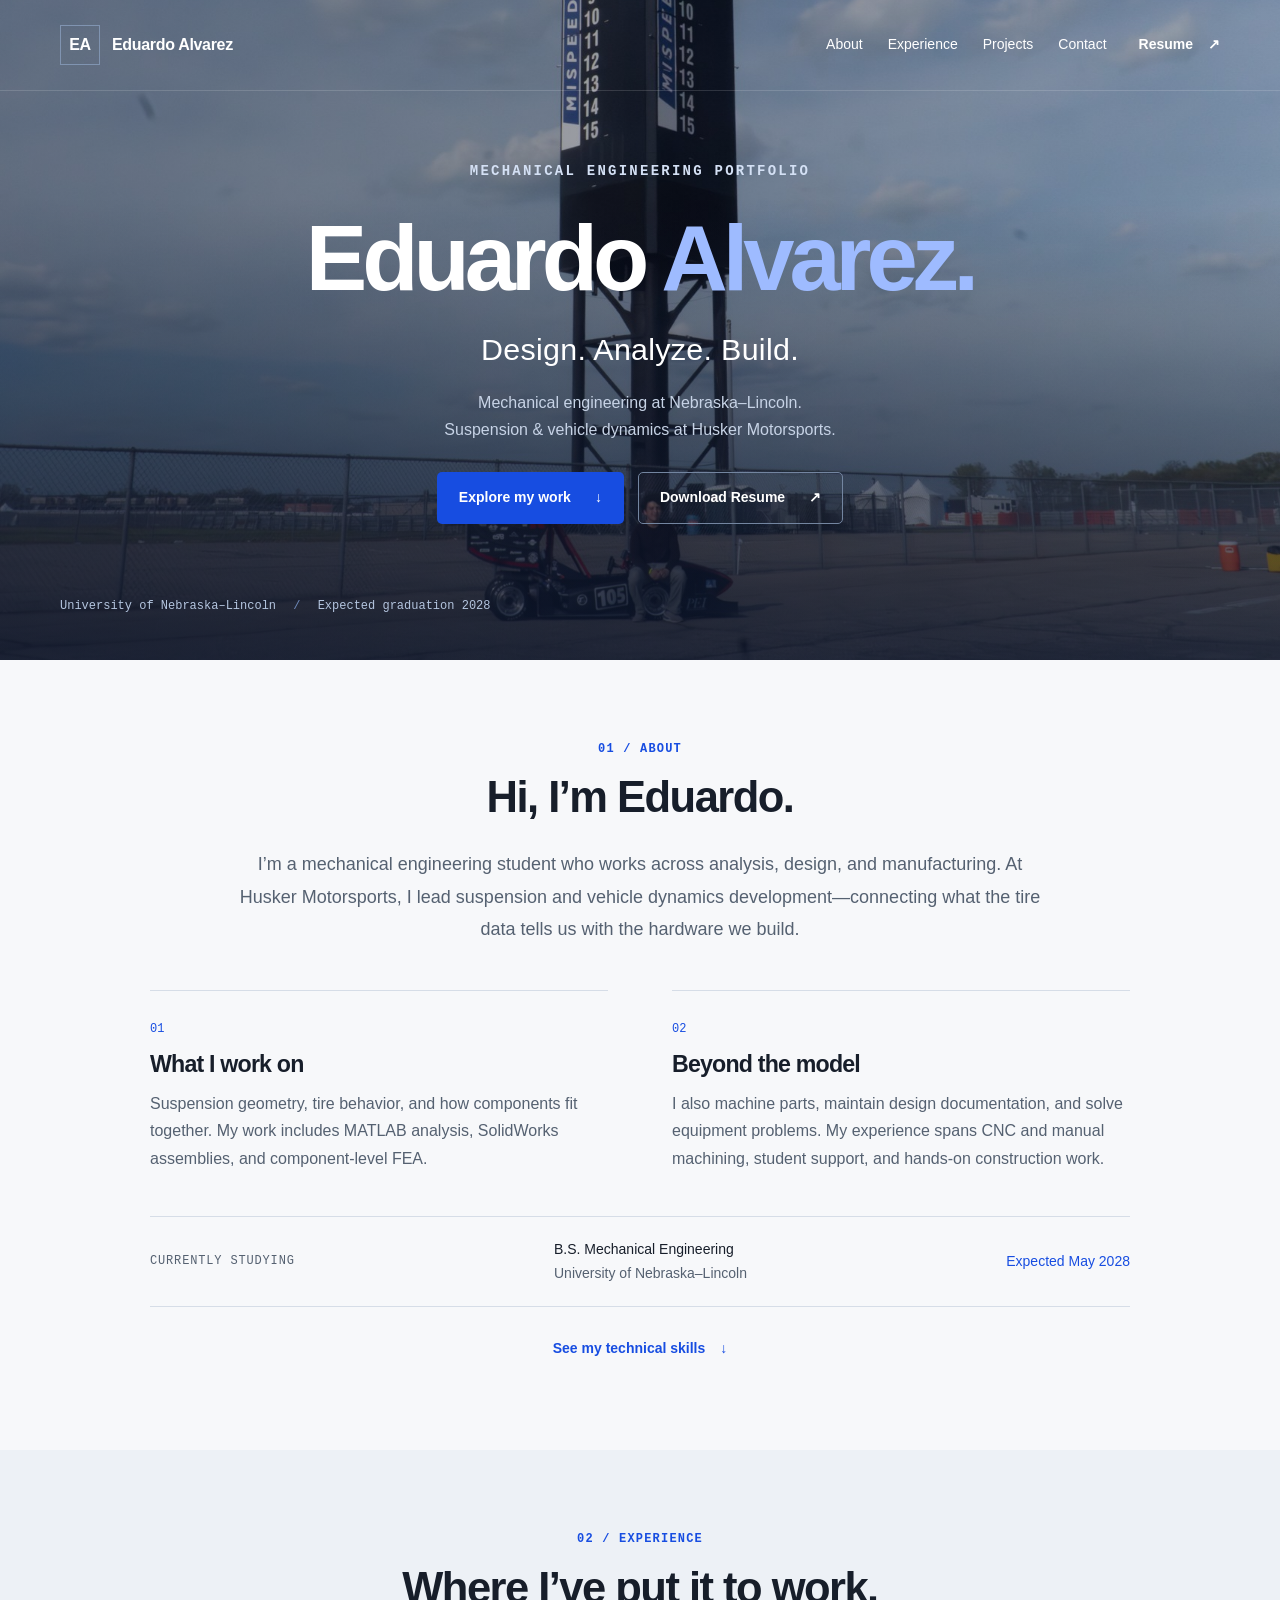
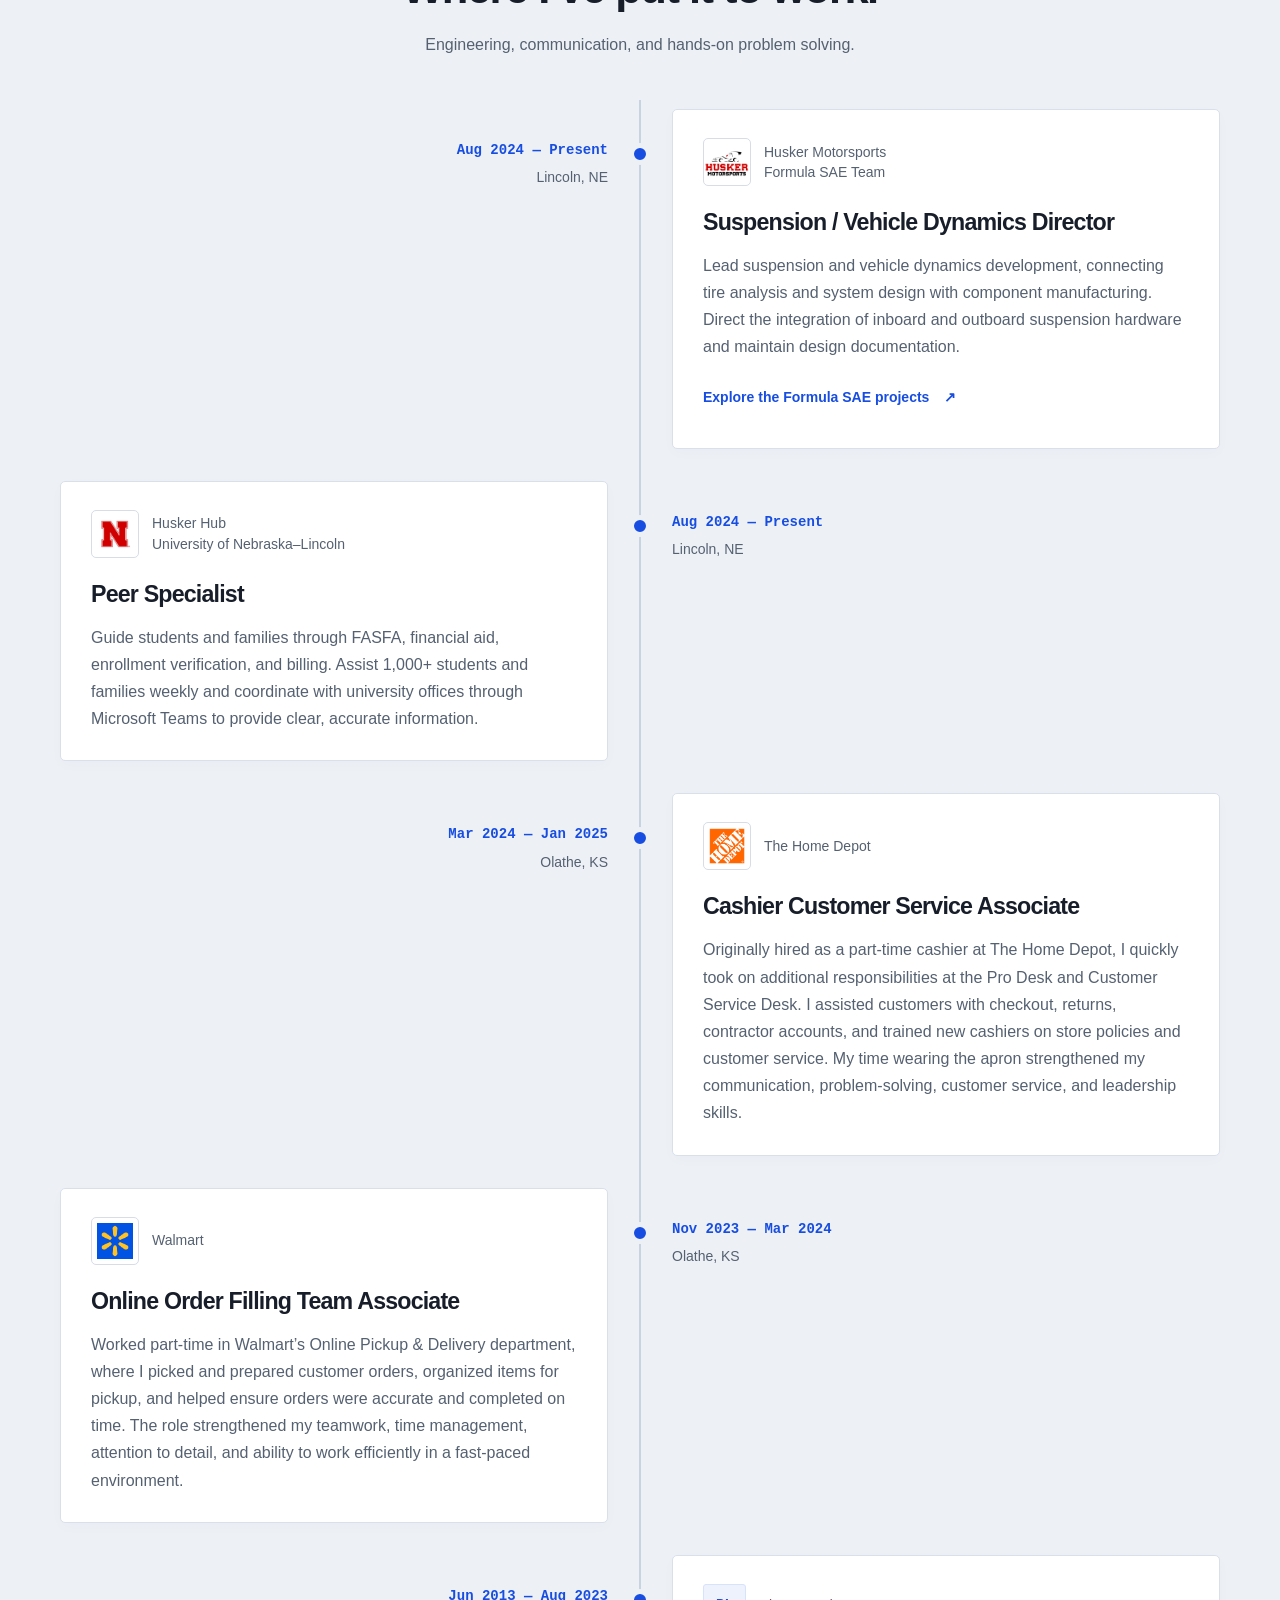
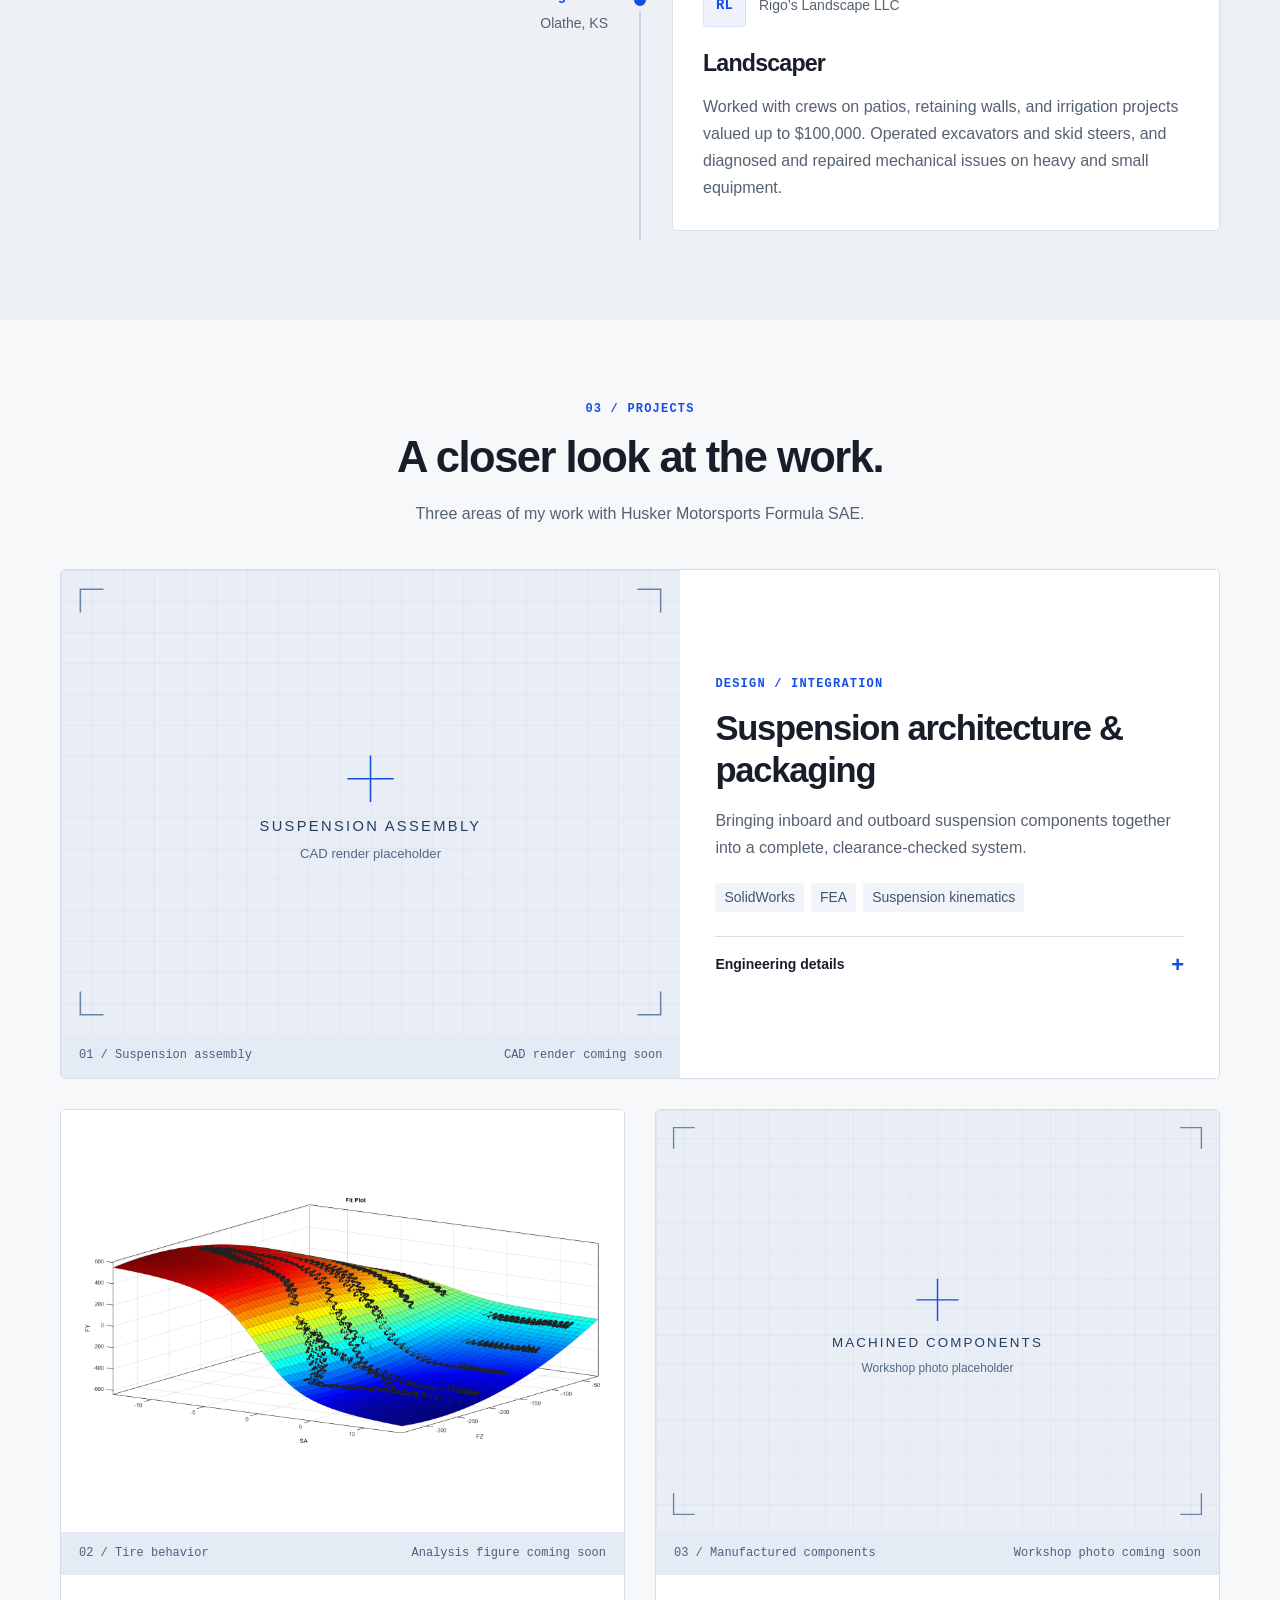
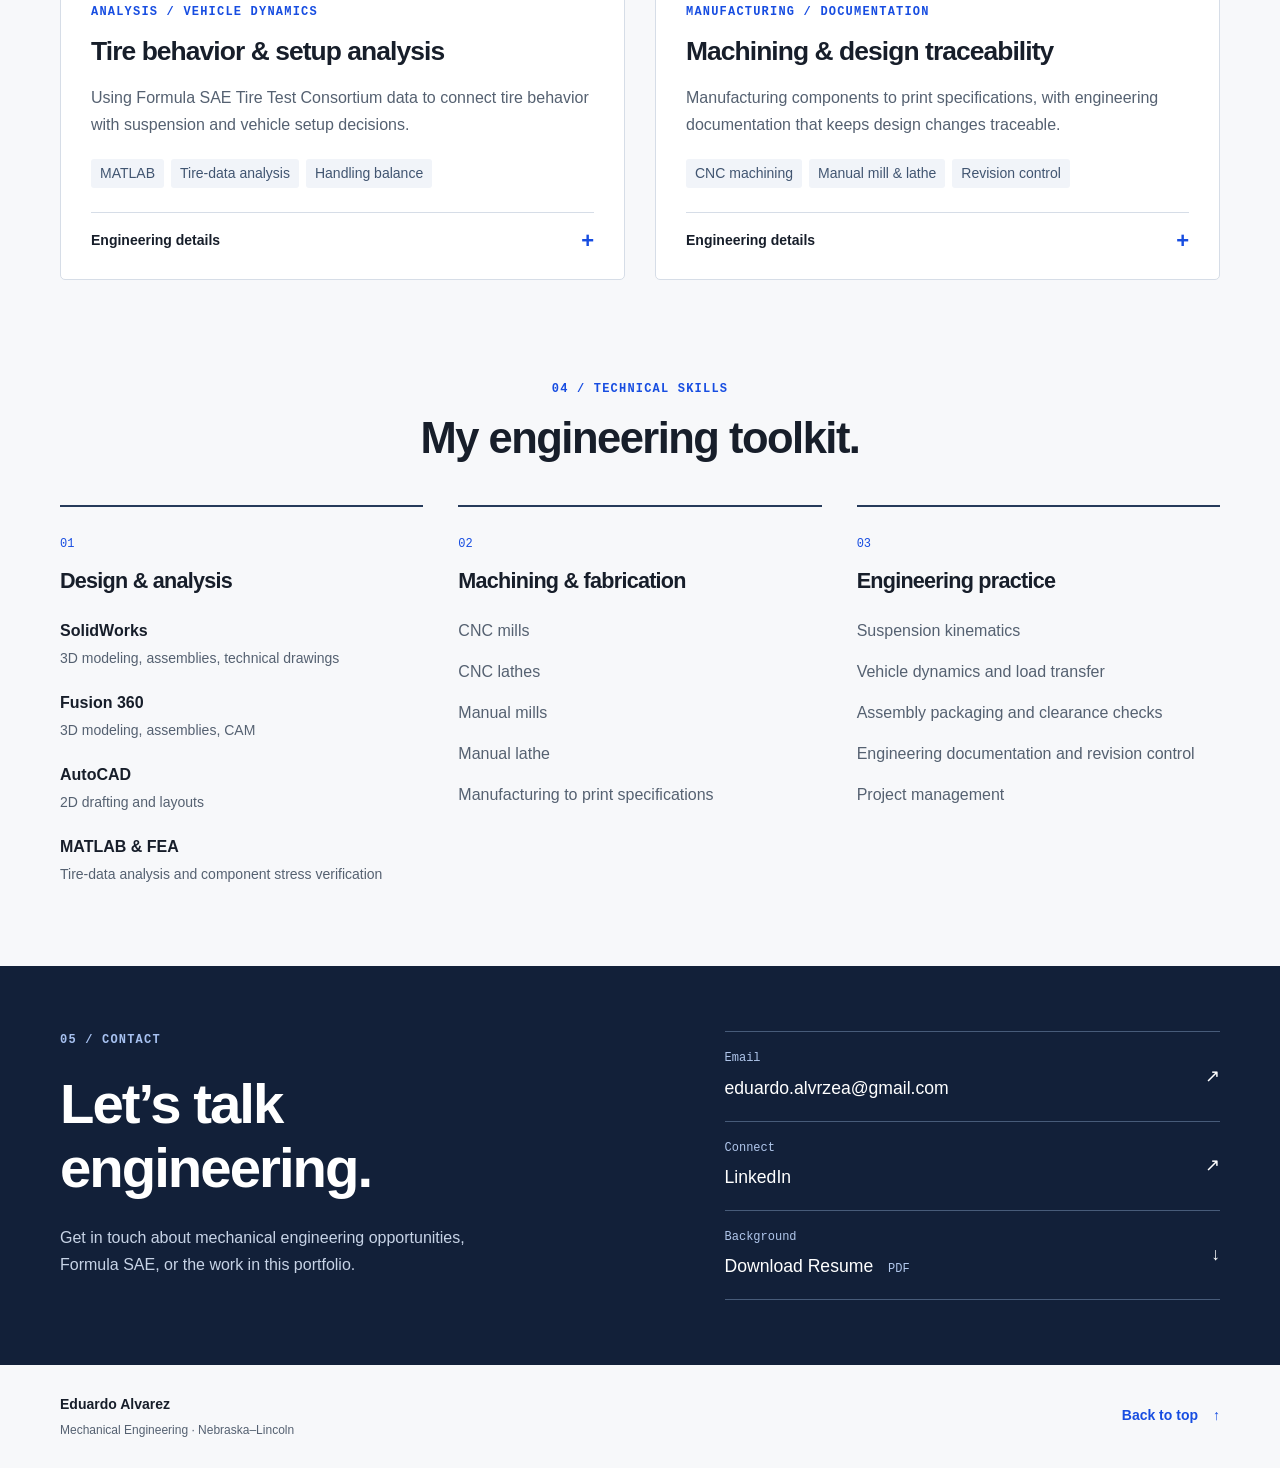
==== commit 7ddf4d16: "Refresh portfolio imagery and copy Update the portfolio hero and project imagery to use new Formula " ====
--- a/index.html
+++ b/index.html
@@ -18,21 +18,21 @@
     <div class="container header-inner">
       <a class="brand" href="#top" aria-label="Eduardo Alvarez, back to top"><span class="monogram" aria-hidden="true">EA</span><span>Eduardo Alvarez</span></a>
       <nav aria-label="Main navigation"><a href="#about">About</a><a href="#experience">Experience</a><a href="#projects">Projects</a><a href="#contact">Contact</a></nav>
-      <a class="header-resume" href="assets/Eduardo-Alvarez-Resume.pdf" target="_blank" rel="noopener">Résumé <span aria-hidden="true">↗</span><span class="sr-only"> (PDF, opens in a new tab)</span></a>
+      <a class="header-resume" href="assets/Eduardo-Alvarez-Resume.pdf" target="_blank" rel="noopener">Resume <span aria-hidden="true">↗</span><span class="sr-only"> (PDF, opens in a new tab)</span></a>
     </div>
   </header>
   <main id="main">
     <section class="hero" id="top" aria-labelledby="hero-title">
       <!-- Replace this image with your own wide Formula SAE photo; see README.md. -->
-      <img class="hero-backdrop" src="assets/images/formula-sae-placeholder.svg" alt="Formula SAE vehicle photo placeholder" width="1600" height="800">
+      <img class="hero-backdrop" src="assets/images/formula-sae-placeholder.jpg" alt="Formula SAE vehicle photo placeholder" width="1600" height="800">
       <div class="hero-inner container">
         <p class="eyebrow">Mechanical engineering portfolio</p>
         <h1 id="hero-title">Eduardo <span>Alvarez.</span></h1>
         <p class="hero-statement">Design. Analyze. Build.</p>
         <p class="hero-description">Mechanical engineering at Nebraska–Lincoln.<br> Suspension &amp; vehicle dynamics at Husker Motorsports.</p>
-        <div class="hero-actions"><a class="button button-primary" href="#projects">Explore my work <span aria-hidden="true">↓</span></a><a class="button button-outline" href="assets/Eduardo-Alvarez-Resume.pdf" download>Download résumé <span aria-hidden="true">↗</span></a></div>
+        <div class="hero-actions"><a class="button button-primary" href="#projects">Explore my work <span aria-hidden="true">↓</span></a><a class="button button-outline" href="assets/Eduardo-Alvarez-Resume.pdf" download>Download Resume <span aria-hidden="true">↗</span></a></div>
       </div>
-      <div class="hero-bottom container"><span>University of Nebraska–Lincoln <span class="hero-divider" aria-hidden="true">/</span> Expected graduation 2028</span><span class="image-status">Formula SAE photo · Coming soon</span></div>
+      <div class="hero-bottom container"><span>University of Nebraska–Lincoln <span class="hero-divider" aria-hidden="true">/</span> Expected graduation 2028</span><span class="image-status"></span></div>
     </section>
     <section class="about section container" id="about" aria-labelledby="about-title">
       <div class="section-heading centered"><p class="eyebrow">01 / About</p><h2 id="about-title">Hi, I’m Eduardo.</h2></div>
@@ -64,13 +64,12 @@
 -->
           <article class="timeline-item">
             <div class="experience-meta"><p>Aug 2024 — Present</p><span>Lincoln, NE</span></div>
-            <div class="experience-body"><div class="organization-row"><img
-  class="organization-logo"
-  src="assets/images/HMS Logo.png"
-  alt=""
-  width="48"
-  height="48"
-><p class="organization">Husker Motorsports<br> Formula SAE Team</p></div><h3>Suspension / Vehicle Dynamics Director</h3><p>Lead suspension and vehicle dynamics development, connecting tire analysis and system design with component manufacturing. Direct the integration of inboard and outboard suspension hardware and maintain design documentation.</p><a class="text-link" href="#projects">Explore the Formula SAE projects <span aria-hidden="true">↗</span></a></div>
+            <div class="experience-body"><div class="organization-row"><span class="husker-logo-frame">
+  <img
+    src="assets/images/HMS Logo.png"
+    alt=""
+  >
+</span><p class="organization">Husker Motorsports<br> Formula SAE Team</p></div><h3>Suspension / Vehicle Dynamics Director</h3><p>Lead suspension and vehicle dynamics development, connecting tire analysis and system design with component manufacturing. Direct the integration of inboard and outboard suspension hardware and maintain design documentation.</p><a class="text-link" href="#projects">Explore the Formula SAE projects <span aria-hidden="true">↗</span></a></div>
           </article>
 
 
@@ -131,8 +130,10 @@
         <figure class="project-media"><img src="assets/images/suspension-placeholder.svg" alt="Placeholder for a CAD render of the Formula SAE suspension assembly" width="800" height="600" loading="lazy"><figcaption><span>01 / Suspension assembly</span><span>CAD render coming soon</span></figcaption></figure>
         <div class="project-copy"><p class="eyebrow">Design / Integration</p><h3>Suspension architecture &amp; packaging</h3><p>Bringing inboard and outboard suspension components together into a complete, clearance-checked system.</p><ul class="tags" aria-label="Tools and methods"><li>SolidWorks</li><li>FEA</li><li>Suspension kinematics</li></ul><details><summary>Engineering details <span aria-hidden="true">+</span></summary><div class="detail-content"><ul><li>Directed the design and integration of rockers, pushrods, control arms, uprights, hubs, and mounting components.</li><li>Designed a decoupled inboard suspension actuation system in SolidWorks.</li><li>Performed component-level FEA to verify stress against required factors of safety and checked inboard packaging clearances.</li></ul></div></details></div>
       </article>
+
+      
       <article class="project" id="tire-analysis">
-        <figure class="project-media"><img src="assets/images/tire-analysis-placeholder.svg" alt="Placeholder for a MATLAB plot from Formula SAE tire-data analysis" width="800" height="600" loading="lazy"><figcaption><span>02 / Tire behavior</span><span>Analysis figure coming soon</span></figcaption></figure>
+        <figure class="project-media"><img src="assets/images/tire-analysis-polished.png" alt="Placeholder for a MATLAB plot from Formula SAE tire-data analysis" width="800" height="600" loading="lazy"><figcaption><span>02 / Tire behavior</span><span>Analysis figure coming soon</span></figcaption></figure>
         <div class="project-copy"><p class="eyebrow">Analysis / Vehicle dynamics</p><h3>Tire behavior &amp; setup analysis</h3><p>Using Formula SAE Tire Test Consortium data to connect tire behavior with suspension and vehicle setup decisions.</p><ul class="tags" aria-label="Tools and methods"><li>MATLAB</li><li>Tire-data analysis</li><li>Handling balance</li></ul><details><summary>Engineering details <span aria-hidden="true">+</span></summary><div class="detail-content"><ul><li>Developed a MATLAB script to compare lateral force, slip angle, cornering stiffness, pressure, inclination angle, and vertical load.</li><li>Used the relationships in the tire data to inform tire selection and setup decisions.</li><li>Analyzed load transfer, suspension kinematics, and handling balance as part of vehicle dynamics development.</li></ul></div></details></div>
       </article>
       <article class="project" id="manufacturing">
@@ -150,7 +151,7 @@
       </div>
     </section>
     <section class="contact section" id="contact" aria-labelledby="contact-title">
-      <div class="container contact-inner"><div><p class="eyebrow">05 / Contact</p><h2 id="contact-title">Let’s talk<br> engineering.</h2><p>Get in touch about mechanical engineering opportunities,<br> Formula SAE, or the work in this portfolio.</p></div><div class="contact-links"><a href="mailto:eduardo.alvrzea@gmail.com"><span><span class="contact-label">Email</span>eduardo.alvrzea@gmail.com</span><span aria-hidden="true">↗</span></a><a href="https://www.linkedin.com/in/eduardo-alvarezea" target="_blank" rel="noopener noreferrer"><span><span class="contact-label">Connect</span>LinkedIn</span><span aria-hidden="true">↗</span><span class="sr-only"> (opens in a new tab)</span></a><a href="assets/Eduardo-Alvarez-Resume.pdf" download><span><span class="contact-label">Background</span>Download résumé <small>PDF</small></span><span aria-hidden="true">↓</span></a></div></div>
+      <div class="container contact-inner"><div><p class="eyebrow">05 / Contact</p><h2 id="contact-title">Let’s talk<br> engineering.</h2><p>Get in touch about mechanical engineering opportunities,<br> Formula SAE, or the work in this portfolio.</p></div><div class="contact-links"><a href="mailto:eduardo.alvrzea@gmail.com"><span><span class="contact-label">Email</span>eduardo.alvrzea@gmail.com</span><span aria-hidden="true">↗</span></a><a href="https://www.linkedin.com/in/eduardo-alvarezea" target="_blank" rel="noopener noreferrer"><span><span class="contact-label">Connect</span>LinkedIn</span><span aria-hidden="true">↗</span><span class="sr-only"> (opens in a new tab)</span></a><a href="assets/Eduardo-Alvarez-Resume.pdf" download><span><span class="contact-label">Background</span>Download Resume <small>PDF</small></span><span aria-hidden="true">↓</span></a></div></div>
     </section>
   </main>
   <footer class="container site-footer"><p><strong>Eduardo Alvarez</strong><span>Mechanical Engineering · Nebraska–Lincoln</span></p><a class="text-link" href="#top">Back to top <span aria-hidden="true">↑</span></a></footer>
--- a/assets/styles.css
+++ b/assets/styles.css
@@ -234,13 +234,43 @@
 }
 
 
-.organization-logo {
+.husker-logo-frame {
+  display: block;
   width: 48px;
   height: 48px;
   flex-shrink: 0;
+  overflow: hidden;
+  border: 1px solid var(--line);
+  border-radius: 5px;
+  background: white;
+}
+
+.husker-logo-frame img {
+  width: 100%;
+  height: 100%;
   object-fit: contain;
+  transform: scale(1.5);
+}
+
+.organization-row > img.organization-logo {
+  width: 48px;
+  height: 48px;
+  max-width: 48px;
+  flex: 0 0 48px;
+  object-fit: contain;
+  transform: none;
   padding: 5px;
   background: white;
   border: 1px solid var(--line);
   border-radius: 5px;
 }
+.hero-backdrop {
+  object-fit: cover;
+  object-position: center 100%;
+}
+#tire-analysis .project-media img {
+  object-fit: contain;
+  object-position: center;
+  padding: 16px;
+  background: white;
+}
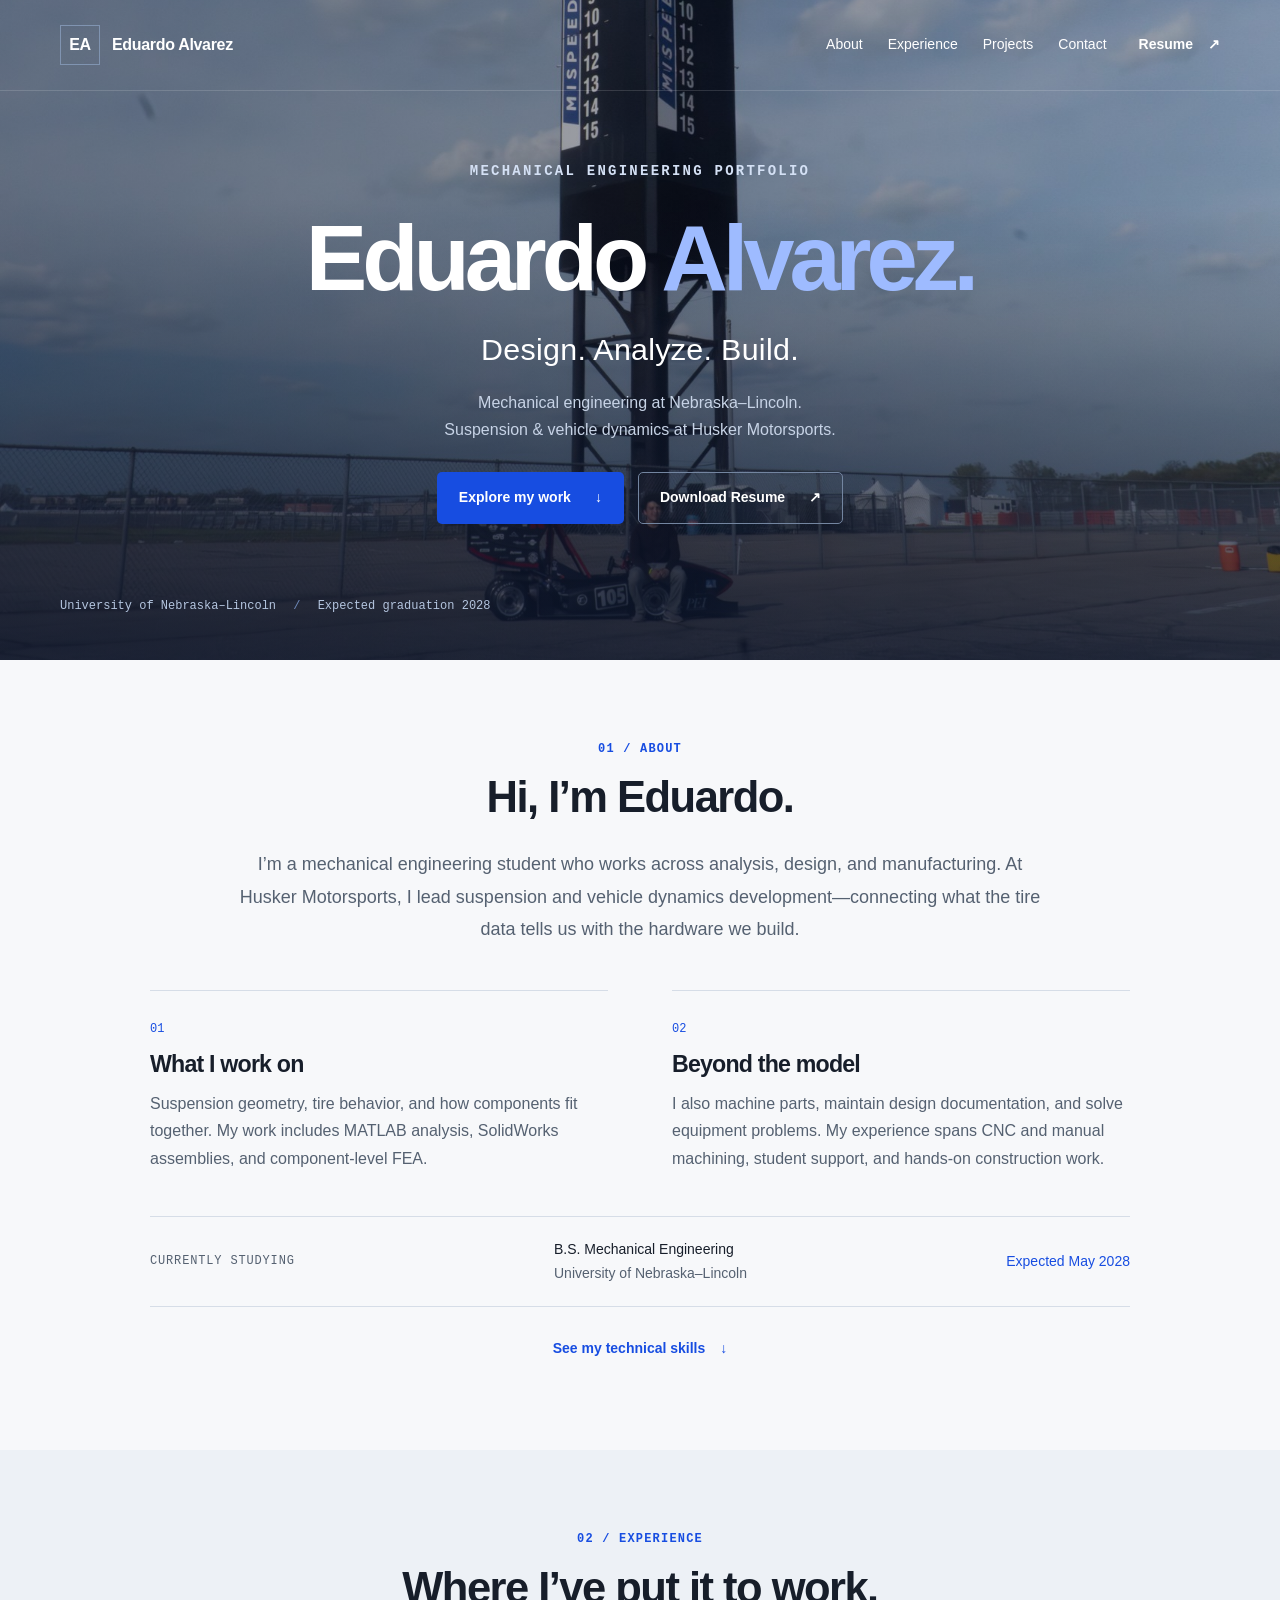
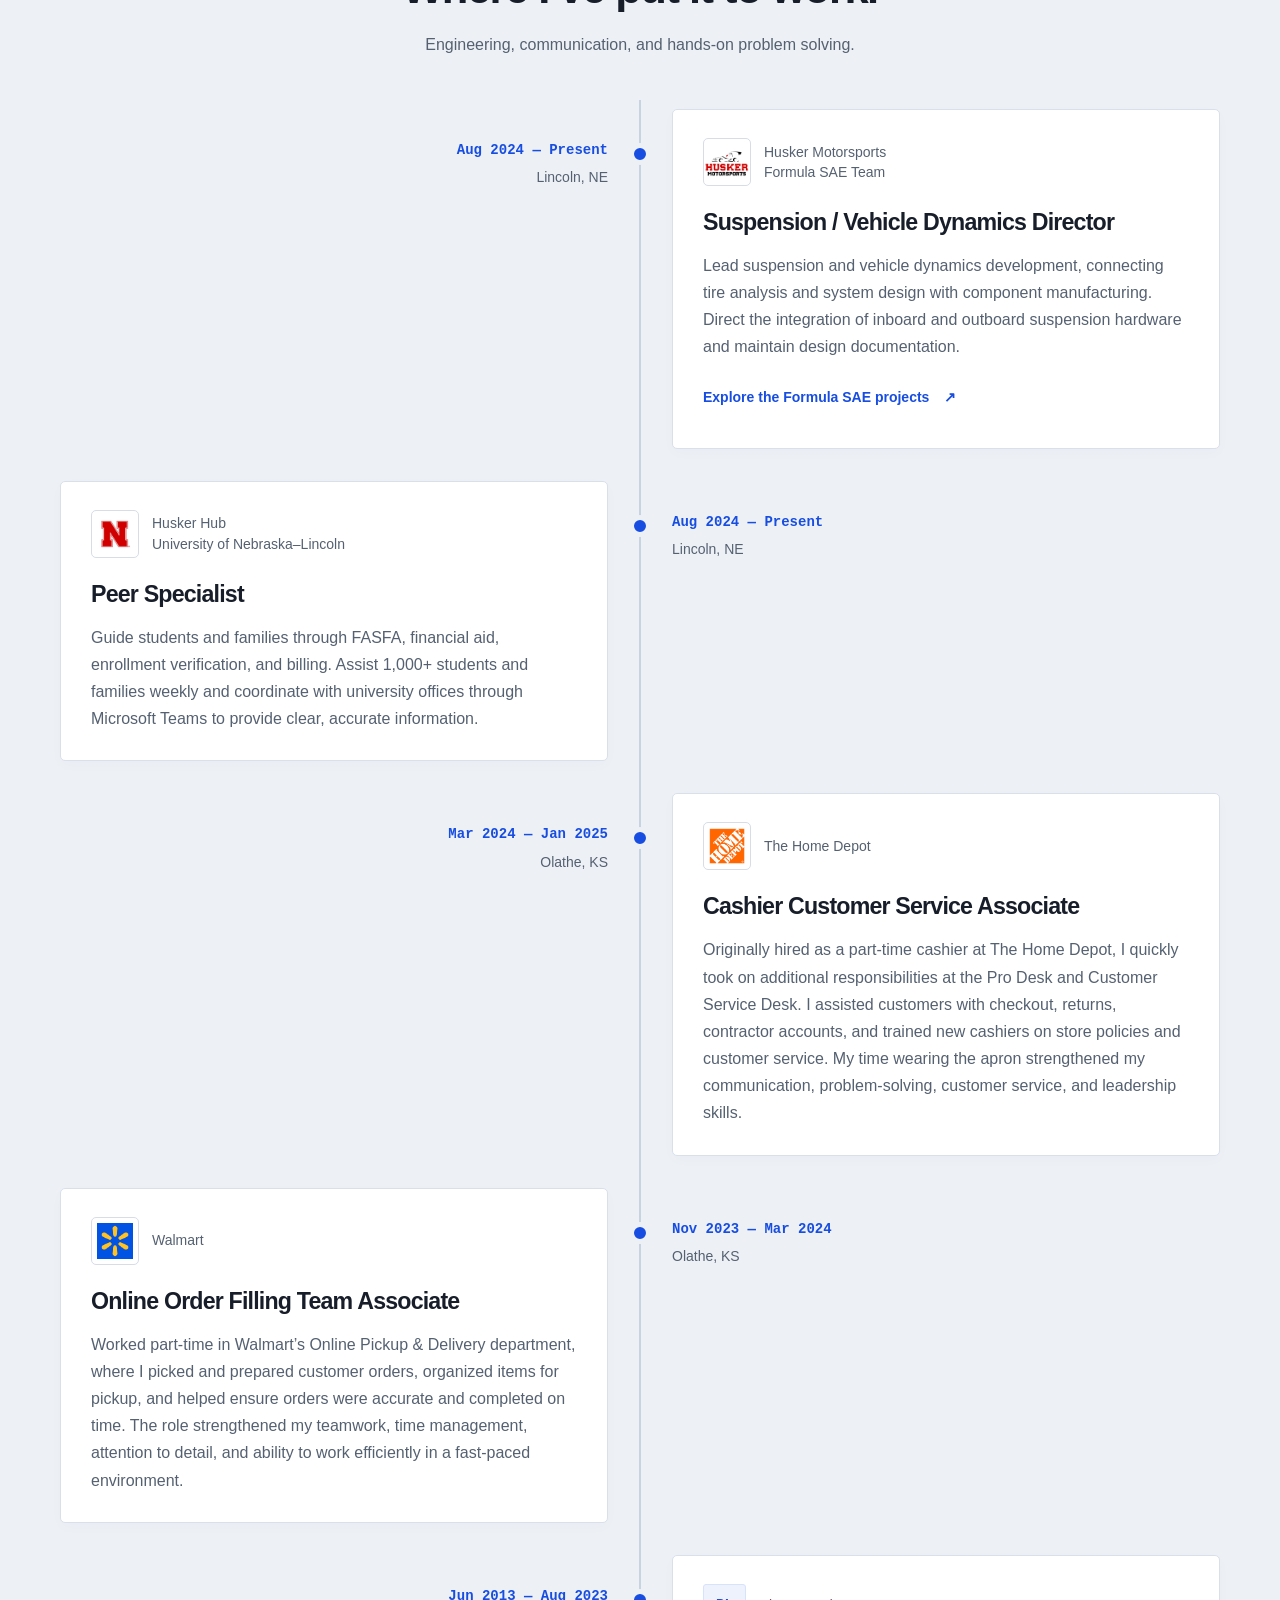
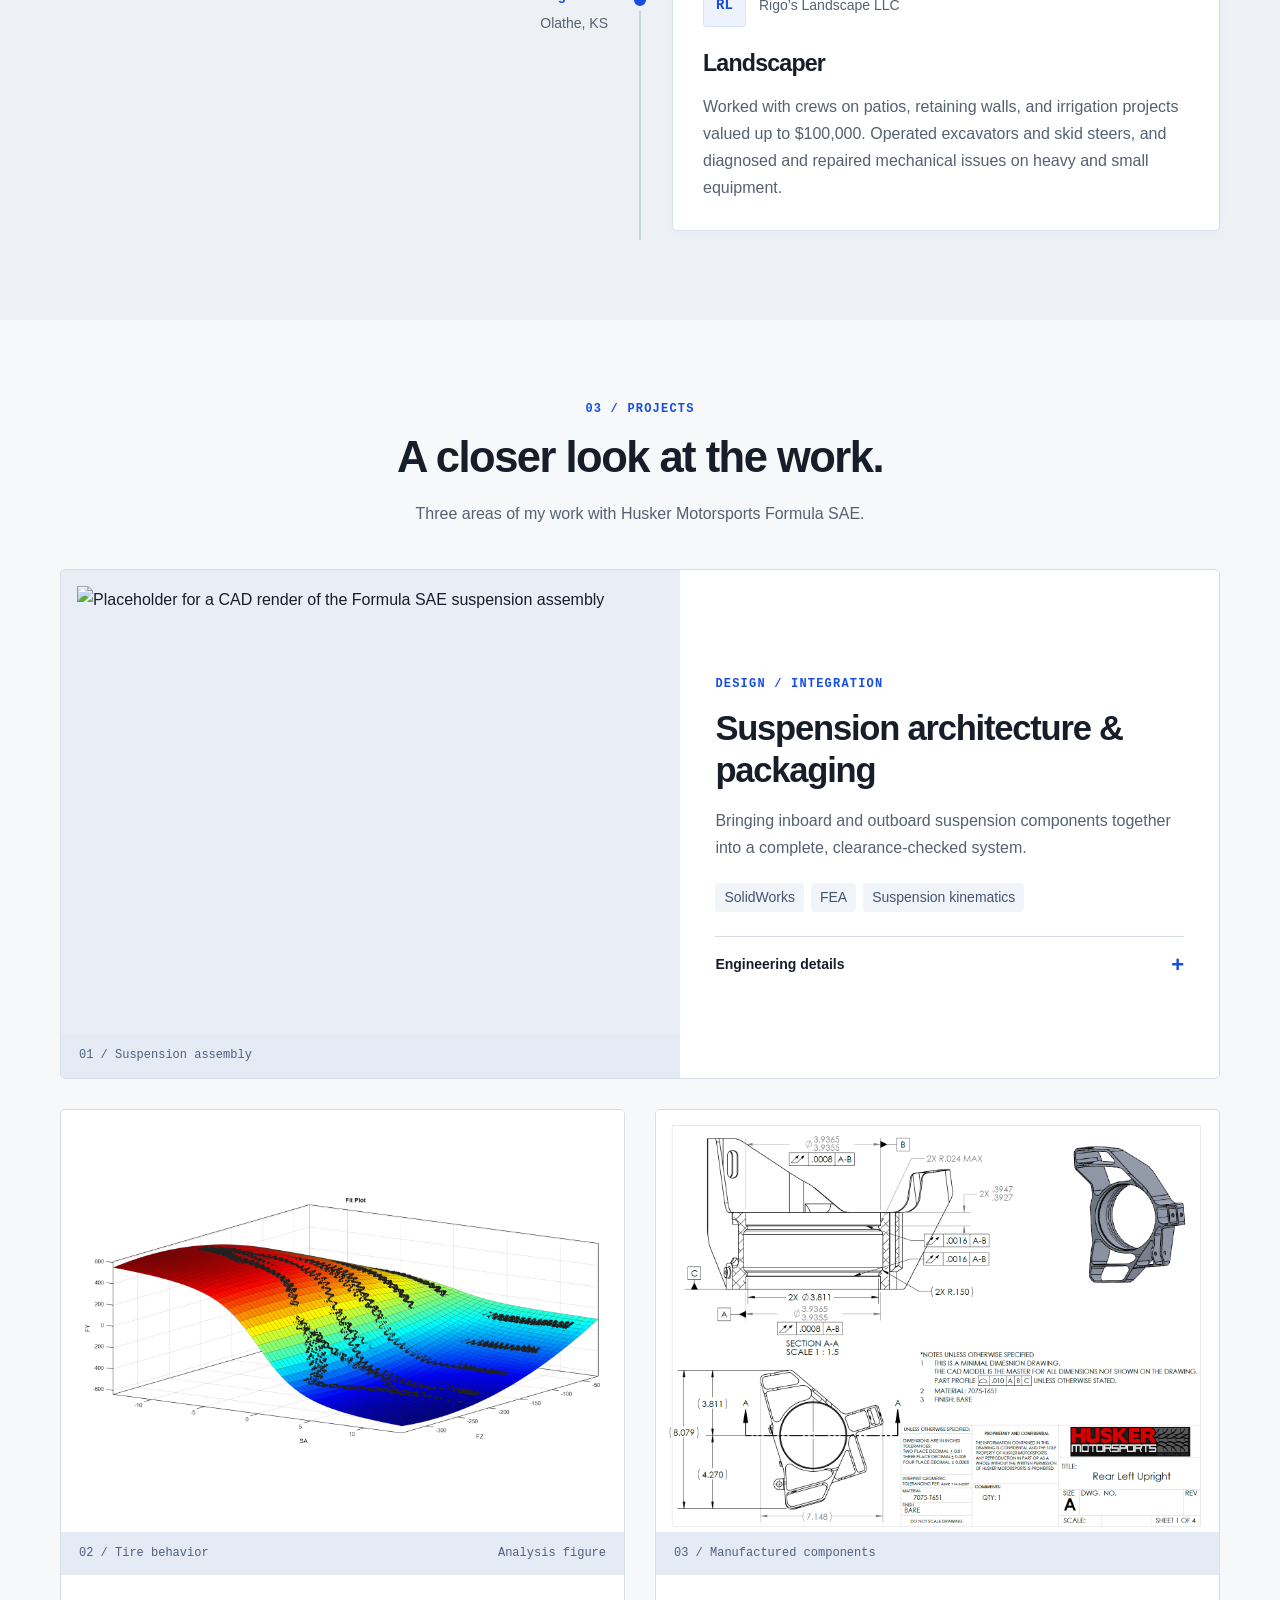
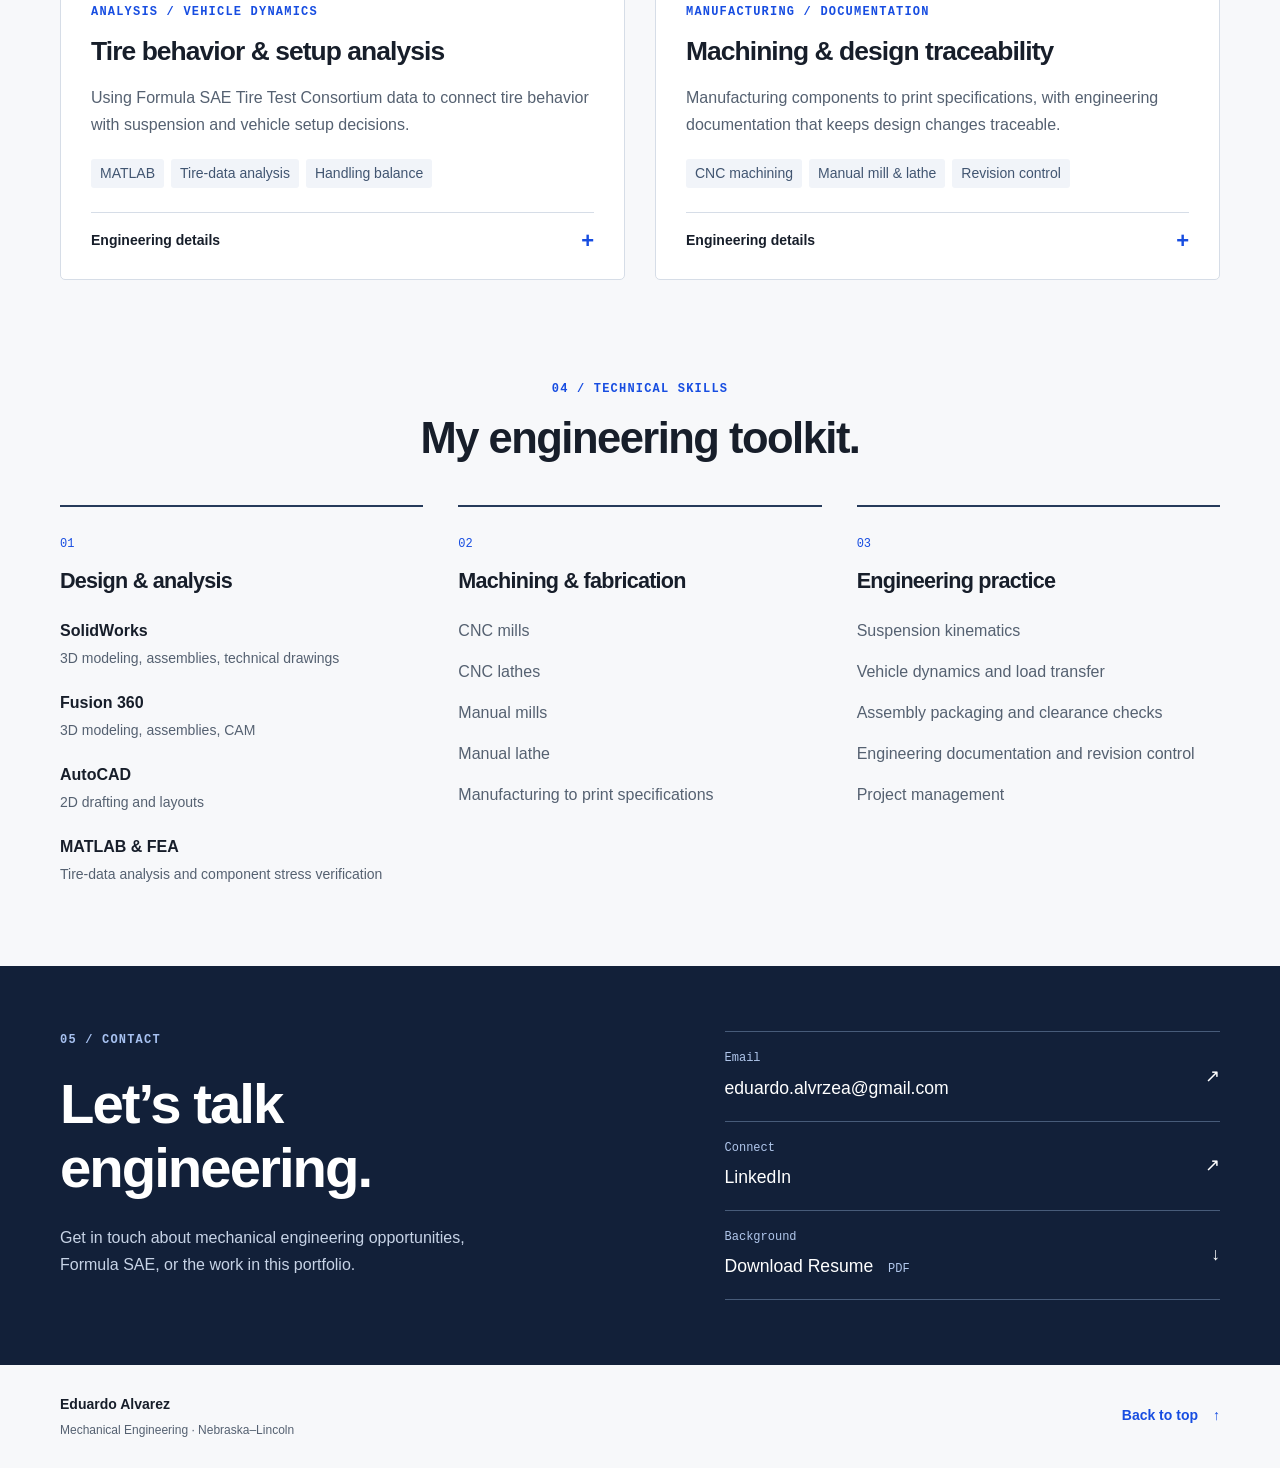
==== commit 72acb879: "Add project images and adjust styles Add two project images (Suspension Master Assembly.png, Hub Dra" ====
--- a/index.html
+++ b/index.html
@@ -127,17 +127,17 @@
       <div class="section-heading centered"><p class="eyebrow">03 / Projects</p><h2 id="projects-title">A closer look at the work.</h2><p>Three areas of my work with Husker Motorsports Formula SAE.</p></div>
       <div class="project-grid">
       <article class="project project-featured" id="suspension">
-        <figure class="project-media"><img src="assets/images/suspension-placeholder.svg" alt="Placeholder for a CAD render of the Formula SAE suspension assembly" width="800" height="600" loading="lazy"><figcaption><span>01 / Suspension assembly</span><span>CAD render coming soon</span></figcaption></figure>
+        <figure class="project-media"><img src="assets/images/Suspension Master Assembly.png" alt="Placeholder for a CAD render of the Formula SAE suspension assembly" width="800" height="600" loading="lazy"><figcaption><span>01 / Suspension assembly</span><span></span></figcaption></figure>
         <div class="project-copy"><p class="eyebrow">Design / Integration</p><h3>Suspension architecture &amp; packaging</h3><p>Bringing inboard and outboard suspension components together into a complete, clearance-checked system.</p><ul class="tags" aria-label="Tools and methods"><li>SolidWorks</li><li>FEA</li><li>Suspension kinematics</li></ul><details><summary>Engineering details <span aria-hidden="true">+</span></summary><div class="detail-content"><ul><li>Directed the design and integration of rockers, pushrods, control arms, uprights, hubs, and mounting components.</li><li>Designed a decoupled inboard suspension actuation system in SolidWorks.</li><li>Performed component-level FEA to verify stress against required factors of safety and checked inboard packaging clearances.</li></ul></div></details></div>
       </article>
 
       
       <article class="project" id="tire-analysis">
-        <figure class="project-media"><img src="assets/images/tire-analysis-polished.png" alt="Placeholder for a MATLAB plot from Formula SAE tire-data analysis" width="800" height="600" loading="lazy"><figcaption><span>02 / Tire behavior</span><span>Analysis figure coming soon</span></figcaption></figure>
+        <figure class="project-media"><img src="assets/images/tire-analysis-polished.png" alt="Placeholder for a MATLAB plot from Formula SAE tire-data analysis" width="800" height="600" loading="lazy"><figcaption><span>02 / Tire behavior</span><span>Analysis figure</span></figcaption></figure>
         <div class="project-copy"><p class="eyebrow">Analysis / Vehicle dynamics</p><h3>Tire behavior &amp; setup analysis</h3><p>Using Formula SAE Tire Test Consortium data to connect tire behavior with suspension and vehicle setup decisions.</p><ul class="tags" aria-label="Tools and methods"><li>MATLAB</li><li>Tire-data analysis</li><li>Handling balance</li></ul><details><summary>Engineering details <span aria-hidden="true">+</span></summary><div class="detail-content"><ul><li>Developed a MATLAB script to compare lateral force, slip angle, cornering stiffness, pressure, inclination angle, and vertical load.</li><li>Used the relationships in the tire data to inform tire selection and setup decisions.</li><li>Analyzed load transfer, suspension kinematics, and handling balance as part of vehicle dynamics development.</li></ul></div></details></div>
       </article>
       <article class="project" id="manufacturing">
-        <figure class="project-media"><img src="assets/images/manufacturing-placeholder.svg" alt="Placeholder for a photograph of Eduardo’s machined Formula SAE components" width="800" height="600" loading="lazy"><figcaption><span>03 / Manufactured components</span><span>Workshop photo coming soon</span></figcaption></figure>
+        <figure class="project-media"><img src="assets/images/Hub Drawing.png" alt="Placeholder for a photograph of Eduardo’s machined Formula SAE components" width="800" height="600" loading="lazy"><figcaption><span>03 / Manufactured components</span><span></span></figcaption></figure>
         <div class="project-copy"><p class="eyebrow">Manufacturing / Documentation</p><h3>Machining &amp; design traceability</h3><p>Manufacturing components to print specifications, with engineering documentation that keeps design changes traceable.</p><ul class="tags" aria-label="Tools and methods"><li>CNC machining</li><li>Manual mill &amp; lathe</li><li>Revision control</li></ul><details><summary>Engineering details <span aria-hidden="true">+</span></summary><div class="detail-content"><ul><li>Operated CNC mills and lathes, as well as manual mill and lathe equipment.</li><li>Manufactured components to drawing specifications and tight tolerance requirements.</li><li>Maintained engineering documentation and revision control to track design decisions and change history.</li></ul></div></details></div>
       </article>
       </div>
--- a/assets/styles.css
+++ b/assets/styles.css
@@ -273,4 +273,10 @@
   object-position: center;
   padding: 16px;
   background: white;
+}
+#suspension .project-media img {
+  object-fit: contain;
+  object-position: center;
+  padding: 16px;
+  transform: none;
 }
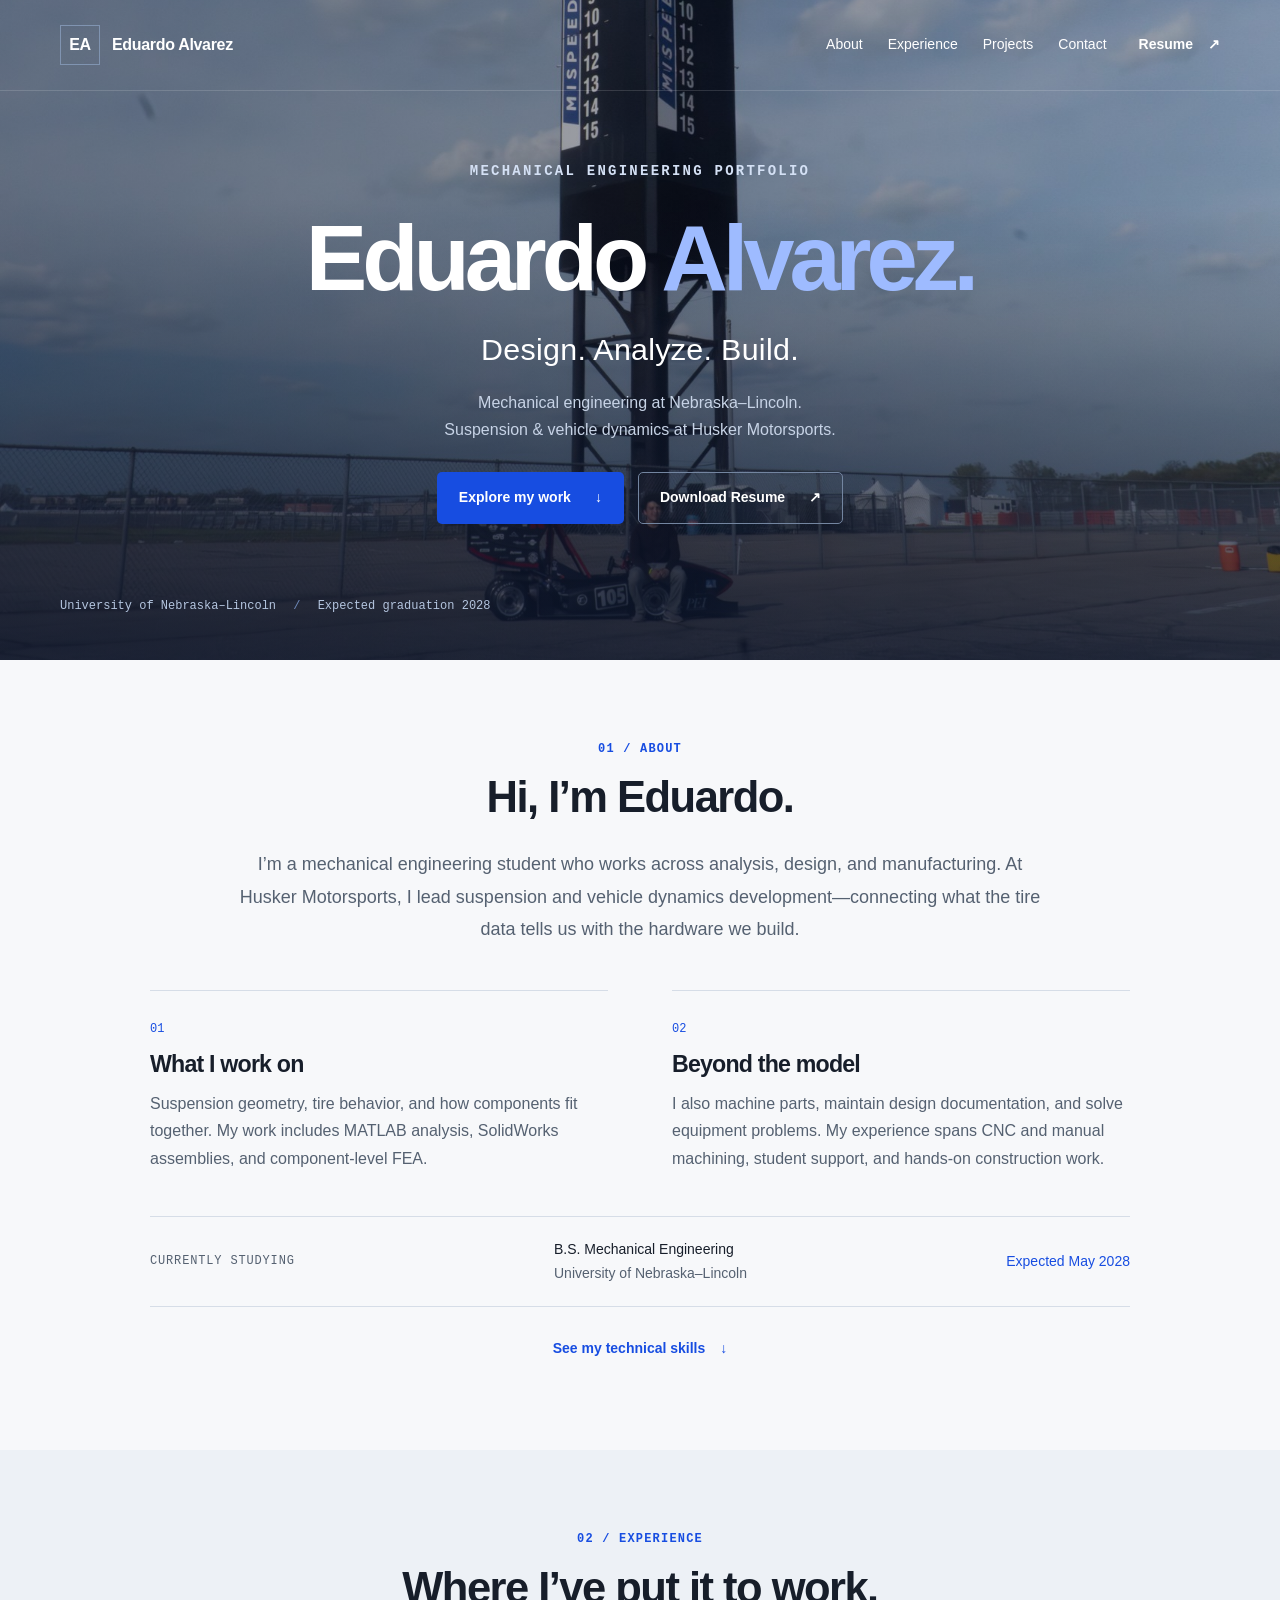
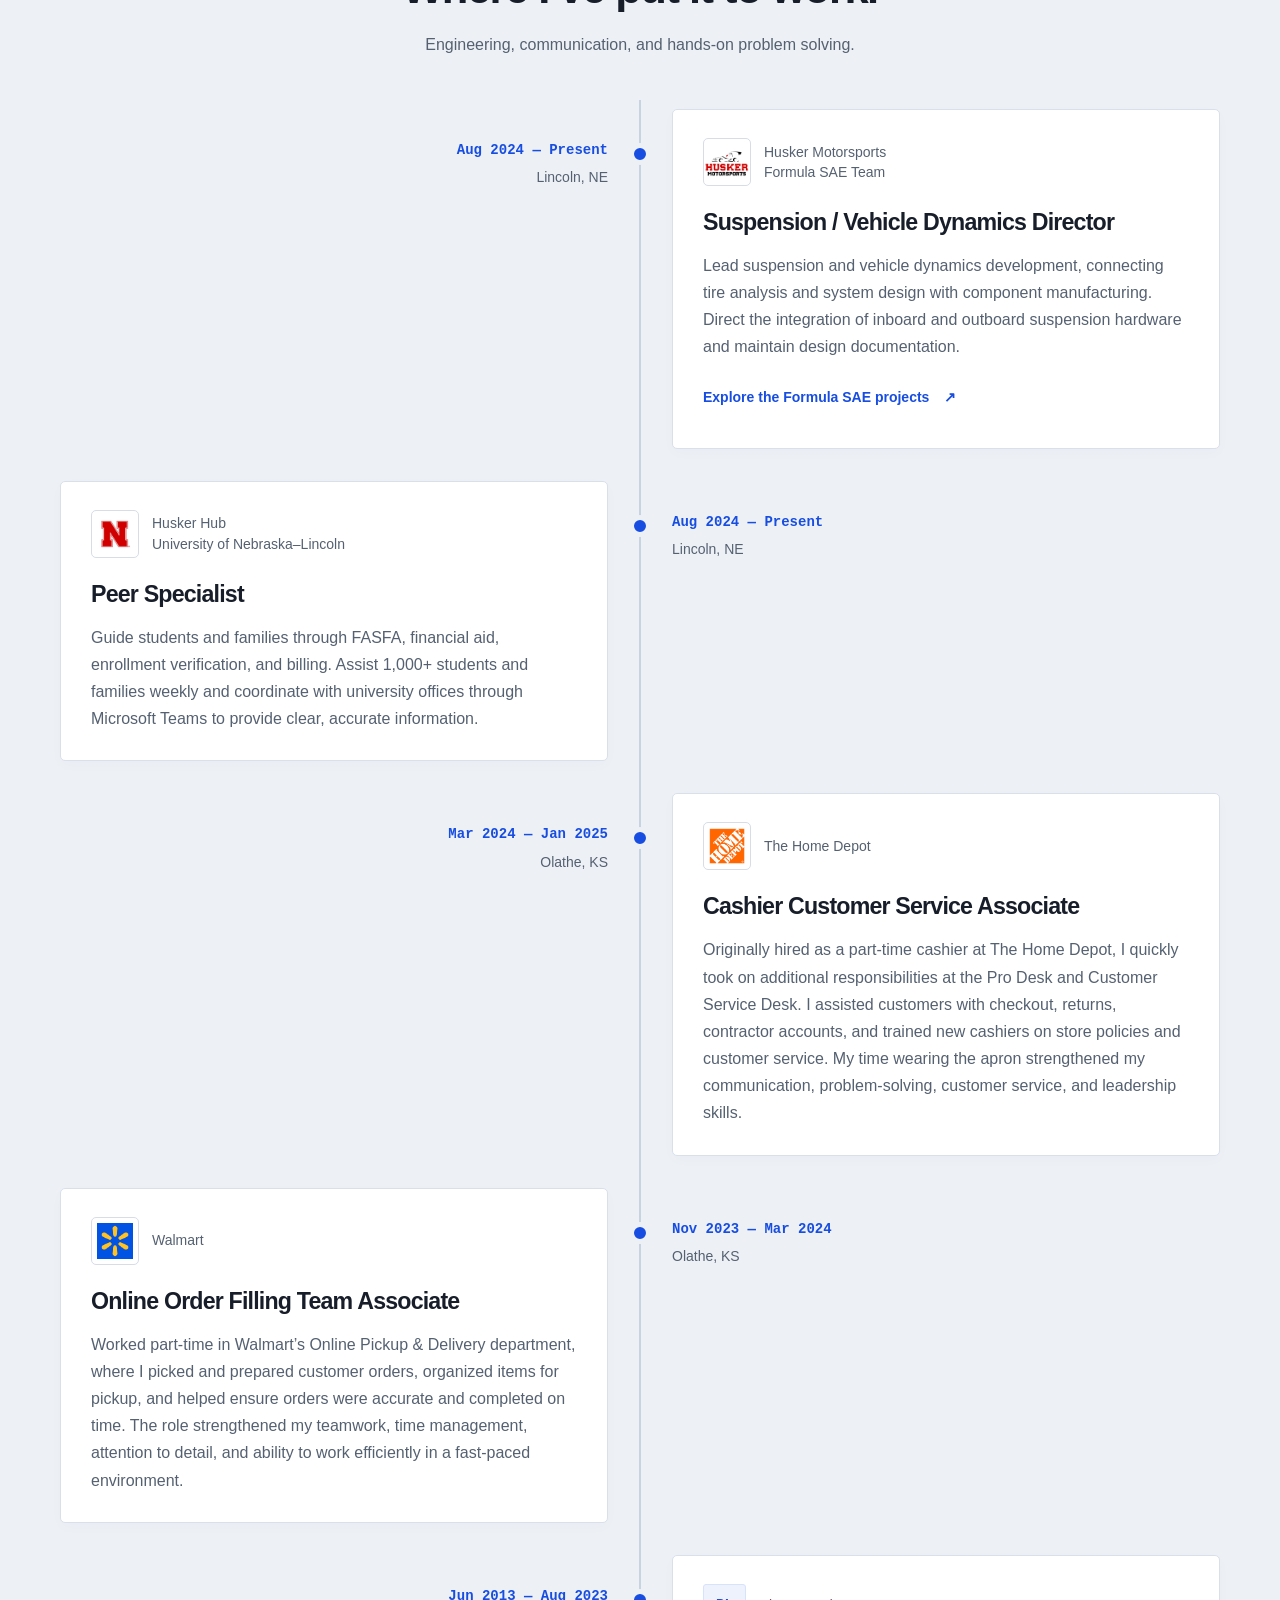
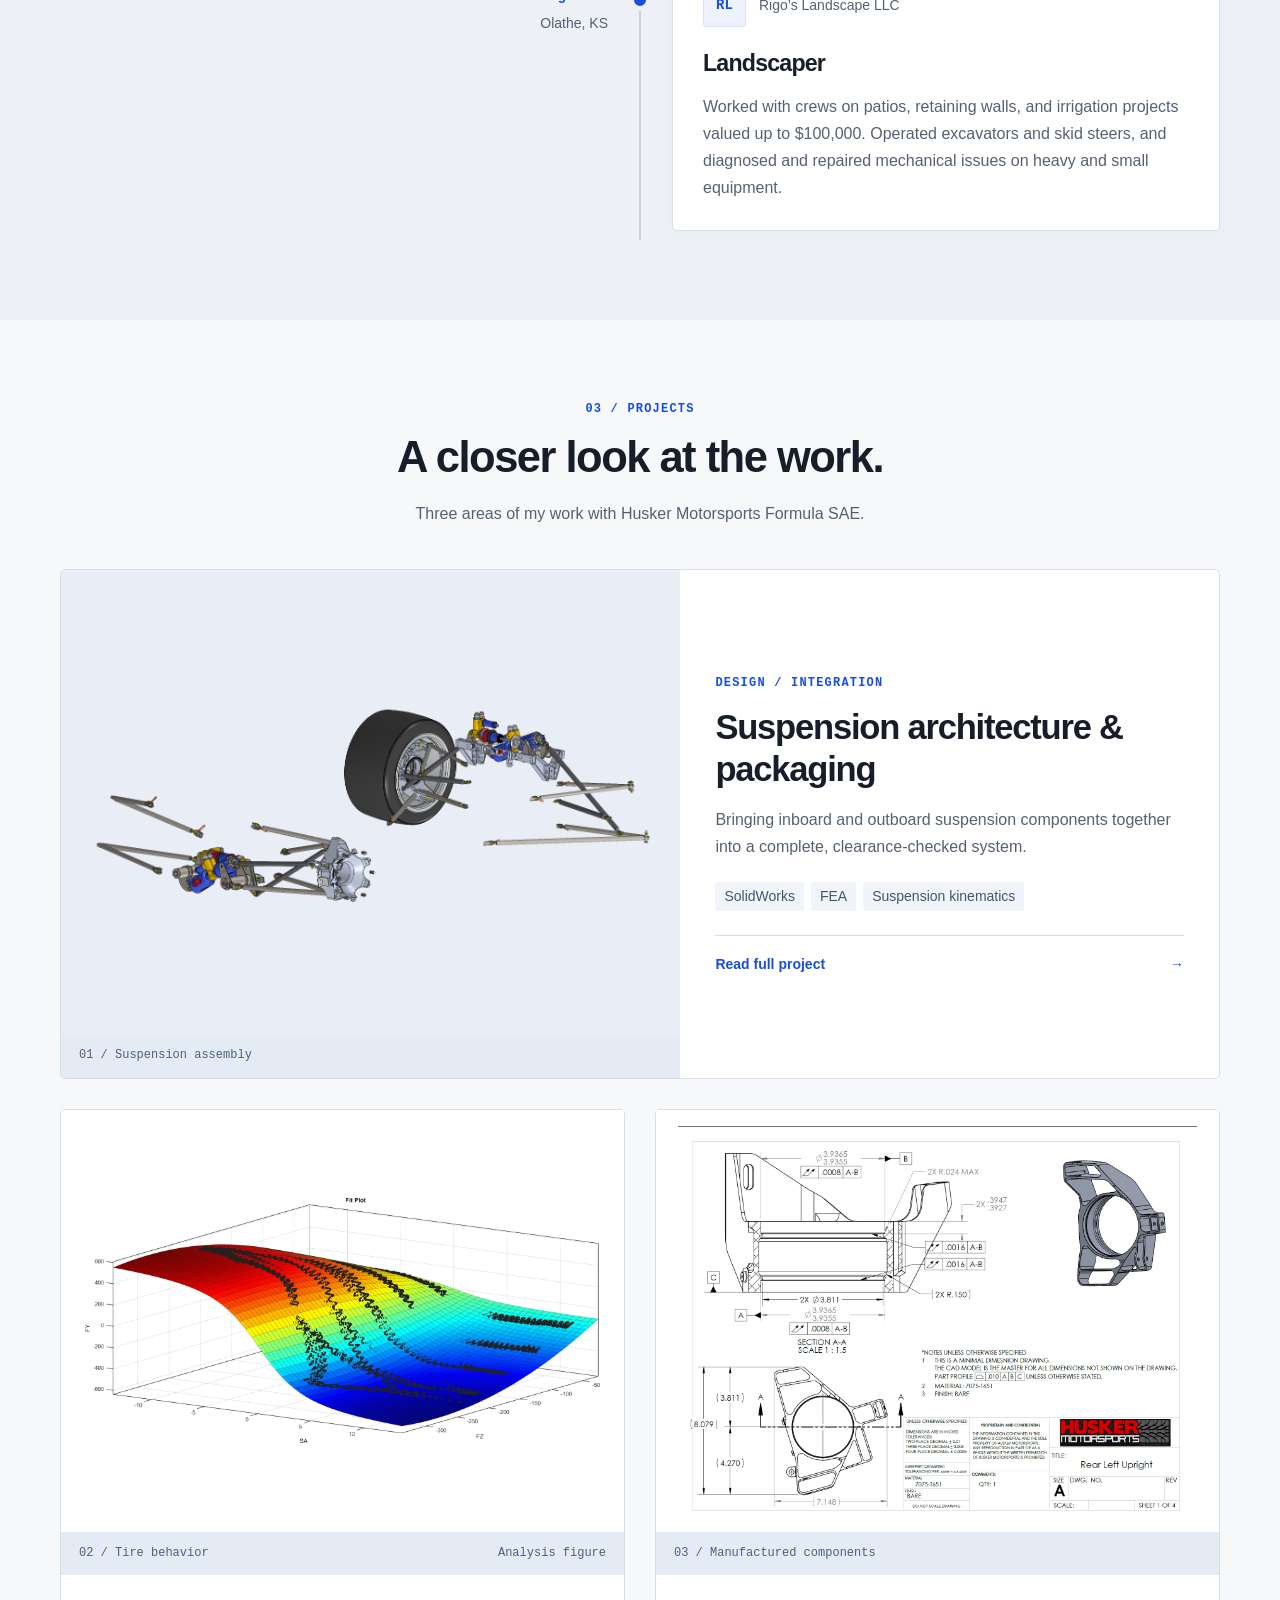
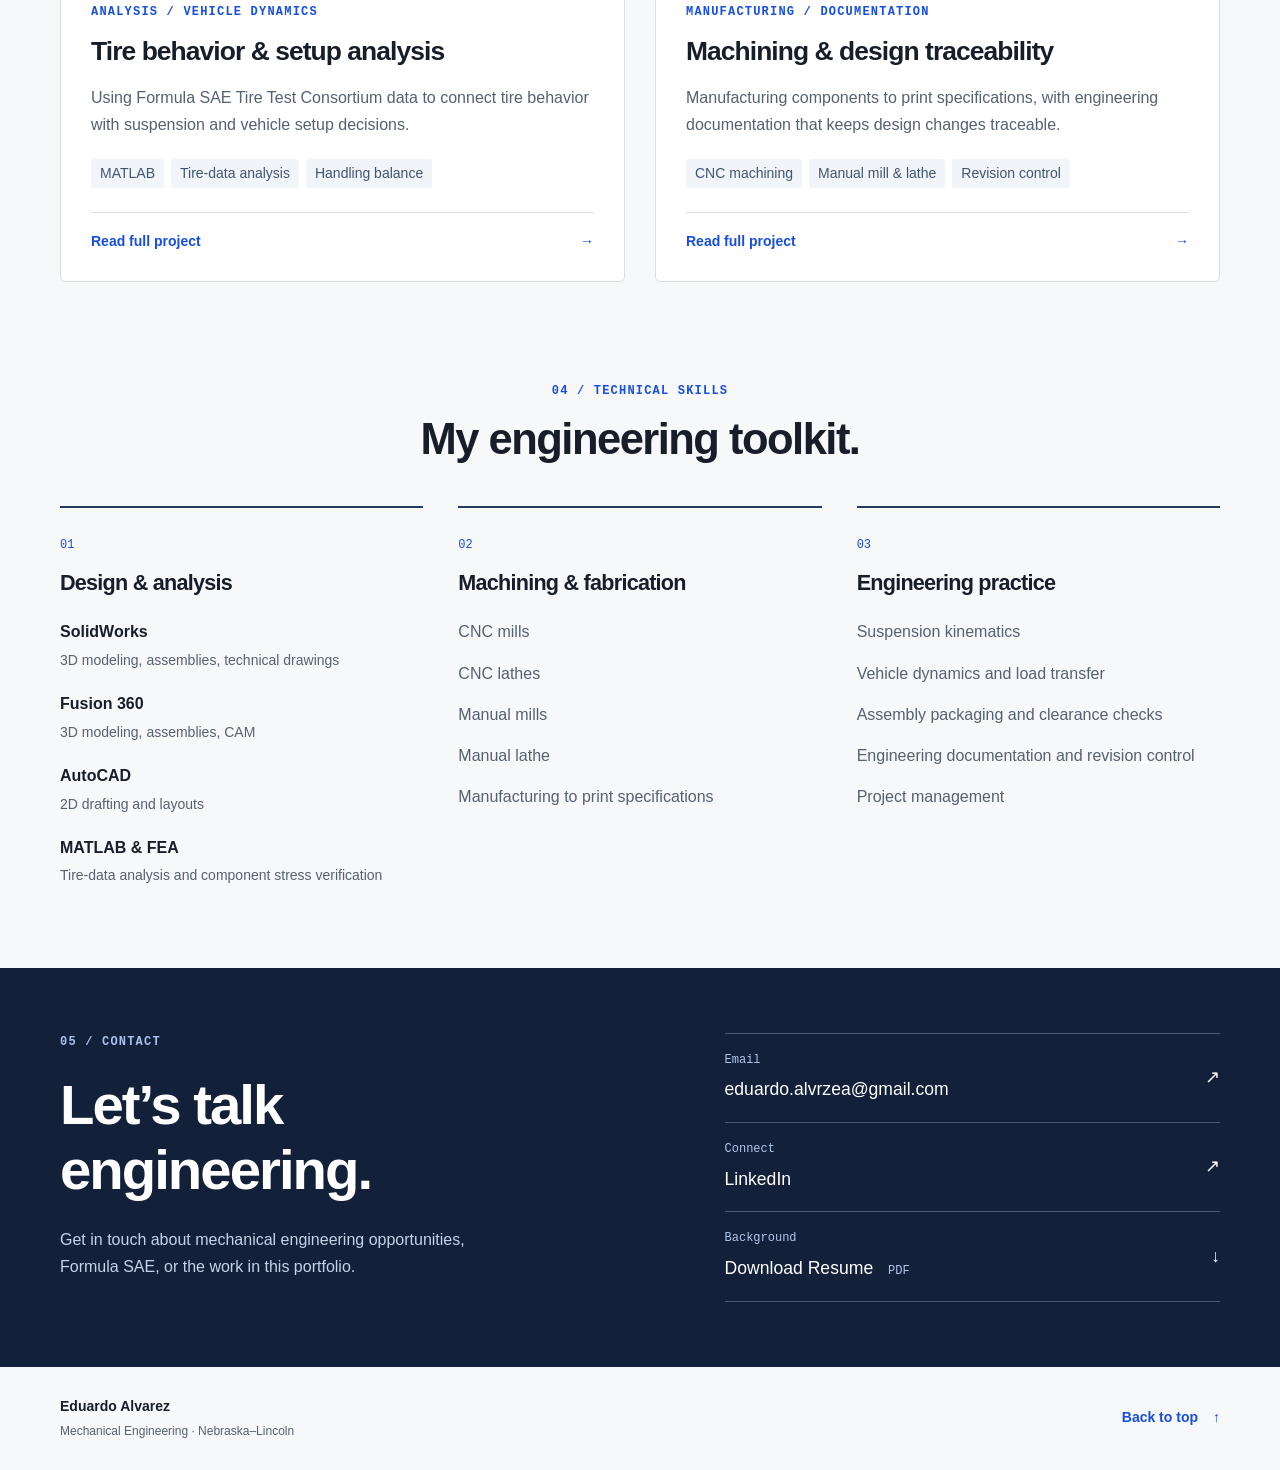
==== commit b7291ff4: "Add project detail pages, styles, and editing guide Introduce full project detail pages and supporti" ====
--- a/index.html
+++ b/index.html
@@ -11,6 +11,7 @@
   <title>Eduardo Alvarez | Mechanical Engineering Portfolio</title>
   <link rel="icon" type="image/svg+xml" href="data:image/svg+xml,%3Csvg xmlns='http://www.w3.org/2000/svg' viewBox='0 0 40 40'%3E%3Crect width='40' height='40' rx='5' fill='%23174de1'/%3E%3Cpath d='M10 11h20v4H14v3h13v4H14v3h16v4H10z' fill='white'/%3E%3C/svg%3E">
   <link rel="stylesheet" href="assets/styles.css">
+  <link rel="stylesheet" href="assets/project-pages.css">
 </head>
 <body>
   <a class="skip-link" href="#main">Skip to content</a>
@@ -127,18 +128,18 @@
       <div class="section-heading centered"><p class="eyebrow">03 / Projects</p><h2 id="projects-title">A closer look at the work.</h2><p>Three areas of my work with Husker Motorsports Formula SAE.</p></div>
       <div class="project-grid">
       <article class="project project-featured" id="suspension">
-        <figure class="project-media"><img src="assets/images/Suspension Master Assembly.png" alt="Placeholder for a CAD render of the Formula SAE suspension assembly" width="800" height="600" loading="lazy"><figcaption><span>01 / Suspension assembly</span><span></span></figcaption></figure>
-        <div class="project-copy"><p class="eyebrow">Design / Integration</p><h3>Suspension architecture &amp; packaging</h3><p>Bringing inboard and outboard suspension components together into a complete, clearance-checked system.</p><ul class="tags" aria-label="Tools and methods"><li>SolidWorks</li><li>FEA</li><li>Suspension kinematics</li></ul><details><summary>Engineering details <span aria-hidden="true">+</span></summary><div class="detail-content"><ul><li>Directed the design and integration of rockers, pushrods, control arms, uprights, hubs, and mounting components.</li><li>Designed a decoupled inboard suspension actuation system in SolidWorks.</li><li>Performed component-level FEA to verify stress against required factors of safety and checked inboard packaging clearances.</li></ul></div></details></div>
+        <figure class="project-media"><img src="assets/images/Suspension Master Assembly.PNG" alt="CAD assembly of Formula SAE suspension components, including control arms, uprights, a wheel, and inboard actuation hardware" width="800" height="600" loading="lazy"><figcaption><span>01 / Suspension assembly</span><span></span></figcaption></figure>
+        <div class="project-copy"><p class="eyebrow">Design / Integration</p><h3>Suspension architecture &amp; packaging</h3><p>Bringing inboard and outboard suspension components together into a complete, clearance-checked system.</p><ul class="tags" aria-label="Tools and methods"><li>SolidWorks</li><li>FEA</li><li>Suspension kinematics</li></ul><a class="project-open" href="projects/suspension.html" aria-label="Read full project: Suspension architecture &amp; packaging">Read full project <span aria-hidden="true">→</span></a></div>
       </article>
 
       
       <article class="project" id="tire-analysis">
-        <figure class="project-media"><img src="assets/images/tire-analysis-polished.png" alt="Placeholder for a MATLAB plot from Formula SAE tire-data analysis" width="800" height="600" loading="lazy"><figcaption><span>02 / Tire behavior</span><span>Analysis figure</span></figcaption></figure>
-        <div class="project-copy"><p class="eyebrow">Analysis / Vehicle dynamics</p><h3>Tire behavior &amp; setup analysis</h3><p>Using Formula SAE Tire Test Consortium data to connect tire behavior with suspension and vehicle setup decisions.</p><ul class="tags" aria-label="Tools and methods"><li>MATLAB</li><li>Tire-data analysis</li><li>Handling balance</li></ul><details><summary>Engineering details <span aria-hidden="true">+</span></summary><div class="detail-content"><ul><li>Developed a MATLAB script to compare lateral force, slip angle, cornering stiffness, pressure, inclination angle, and vertical load.</li><li>Used the relationships in the tire data to inform tire selection and setup decisions.</li><li>Analyzed load transfer, suspension kinematics, and handling balance as part of vehicle dynamics development.</li></ul></div></details></div>
+        <figure class="project-media"><img src="assets/images/tire-analysis-polished.png" alt="Tire-data fit plot showing a colored surface and black data points across the FY, SA, and FZ axes" width="800" height="600" loading="lazy"><figcaption><span>02 / Tire behavior</span><span>Analysis figure</span></figcaption></figure>
+        <div class="project-copy"><p class="eyebrow">Analysis / Vehicle dynamics</p><h3>Tire behavior &amp; setup analysis</h3><p>Using Formula SAE Tire Test Consortium data to connect tire behavior with suspension and vehicle setup decisions.</p><ul class="tags" aria-label="Tools and methods"><li>MATLAB</li><li>Tire-data analysis</li><li>Handling balance</li></ul><a class="project-open" href="projects/tire-analysis.html" aria-label="Read full project: Tire behavior &amp; setup analysis">Read full project <span aria-hidden="true">→</span></a></div>
       </article>
       <article class="project" id="manufacturing">
-        <figure class="project-media"><img src="assets/images/Hub Drawing.png" alt="Placeholder for a photograph of Eduardo’s machined Formula SAE components" width="800" height="600" loading="lazy"><figcaption><span>03 / Manufactured components</span><span></span></figcaption></figure>
-        <div class="project-copy"><p class="eyebrow">Manufacturing / Documentation</p><h3>Machining &amp; design traceability</h3><p>Manufacturing components to print specifications, with engineering documentation that keeps design changes traceable.</p><ul class="tags" aria-label="Tools and methods"><li>CNC machining</li><li>Manual mill &amp; lathe</li><li>Revision control</li></ul><details><summary>Engineering details <span aria-hidden="true">+</span></summary><div class="detail-content"><ul><li>Operated CNC mills and lathes, as well as manual mill and lathe equipment.</li><li>Manufactured components to drawing specifications and tight tolerance requirements.</li><li>Maintained engineering documentation and revision control to track design decisions and change history.</li></ul></div></details></div>
+        <figure class="project-media"><img src="assets/images/Hub Drawing.png" alt="Engineering drawing titled Rear Left Upright, with dimensions, section views, an isometric view, and manufacturing notes" width="800" height="600" loading="lazy"><figcaption><span>03 / Manufactured components</span><span></span></figcaption></figure>
+        <div class="project-copy"><p class="eyebrow">Manufacturing / Documentation</p><h3>Machining &amp; design traceability</h3><p>Manufacturing components to print specifications, with engineering documentation that keeps design changes traceable.</p><ul class="tags" aria-label="Tools and methods"><li>CNC machining</li><li>Manual mill &amp; lathe</li><li>Revision control</li></ul><a class="project-open" href="projects/manufacturing.html" aria-label="Read full project: Machining &amp; design traceability">Read full project <span aria-hidden="true">→</span></a></div>
       </article>
       </div>
     </section>
--- a/assets/project-pages.css
+++ b/assets/project-pages.css
@@ -0,0 +1,84 @@
+/* Project links on the homepage. Keep one link per card; its click area covers the card. */
+.project { position: relative; }
+.project-open { display: flex; align-items: center; justify-content: space-between; gap: 16px; margin-top: 24px; padding-block: 17px; border-top: 1px solid var(--line); color: var(--blue); font-size: .875rem; font-weight: 600; }
+.project-open::after { content: ''; position: absolute; inset: 0; z-index: 1; }
+.project:hover { border-color: #9fb5de; }
+.project:hover h3 { color: var(--blue); }
+.project:focus-within { outline: 3px solid var(--blue); outline-offset: 5px; }
+.project-open:focus-visible { outline: none; }
+#manufacturing .project-media img { object-fit: contain; background: white; padding: 16px; }
+
+/* Detail pages share the portfolio's navigation, colors, and type. */
+.project-page .site-header { position: static; background: var(--navy); }
+.project-page .eyebrow { color: var(--blue); }
+.case-intro { padding-block: 32px 34px; }
+.case-back { margin-bottom: 30px; }
+.case-intro h1 { max-width: 1000px; font-size: clamp(2.35rem, 5.2vw, 4.5rem); line-height: 1.08; margin-top: 14px; letter-spacing: -.045em; }
+.case-lead { max-width: 790px; font-size: 1.125rem; color: var(--muted); margin-top: 24px; }
+.case-facts { display: grid; grid-template-columns: 1.1fr 1fr 1fr; gap: 24px; padding-top: 24px; margin: 30px 0 0; border-top: 1px solid var(--line); }
+.case-facts dt { color: var(--muted); font: .8125rem/1.6 var(--mono); margin-bottom: 6px; }
+.case-facts dd { margin: 0; font-size: .9375rem; line-height: 1.6; }
+.case-figure { background: white; border: 1px solid var(--line); border-radius: var(--radius); overflow: hidden; }
+.case-image-link { display: block; padding: 24px; }
+.case-image-link:focus-visible { outline-offset: -5px; }
+.case-figure img { width: 100%; height: auto; max-height: 620px; object-fit: contain; }
+.case-figure figcaption { display: flex; justify-content: space-between; flex-wrap: wrap; gap: 8px 24px; padding: 15px 24px; border-top: 1px solid var(--line); color: var(--muted); font-size: .875rem; }
+.case-figure figcaption a { color: var(--blue); text-decoration: underline; text-underline-offset: 3px; }
+.case-sections { margin-block: 56px 72px; }
+.case-section { display: grid; grid-template-columns: 250px minmax(0, 1fr); gap: 64px; padding-block: 40px; border-bottom: 1px solid var(--line); }
+.case-section:first-child { border-top: 1px solid var(--line); }
+.case-section h2 { font-size: 1.6rem; line-height: 1.2; margin-top: 10px; }
+.case-prose { max-width: 760px; color: var(--muted); }
+.case-prose p + p, .case-prose p + ul { margin-top: 18px; }
+.case-prose ul { margin: 0; padding-left: 21px; }
+.case-prose li + li { margin-top: 12px; }
+.case-prose strong { color: var(--ink); }
+.case-steps { list-style: none; padding: 0; margin: 0; counter-reset: step; }
+.case-steps li { counter-increment: step; position: relative; padding-left: 44px; }
+.case-steps li + li { margin-top: 28px; }
+.case-steps li::before { content: '0' counter(step); position: absolute; left: 0; top: 3px; color: var(--blue); font: .875rem/1.6 var(--mono); }
+.case-steps h3 { font-size: 1.1rem; letter-spacing: -.015em; margin-bottom: 8px; color: var(--ink); }
+.case-gallery-section { padding-bottom: 64px; }
+.case-gallery-section h2 { font-size: clamp(1.8rem, 3vw, 2.5rem); margin: 10px 0 28px; }
+.case-gallery { display: grid; grid-template-columns: repeat(2, minmax(0, 1fr)); gap: 26px; align-items: start; }
+.gallery-item { min-width: 0; background: white; border: 1px solid var(--line); border-radius: var(--radius); overflow: hidden; }
+.gallery-item > a { display: block; padding: 16px; }
+.gallery-item > a:focus-visible { outline-offset: -5px; }
+.gallery-item img { width: 100%; height: auto; aspect-ratio: 4 / 3; object-fit: contain; }
+.gallery-item figcaption { padding: 18px 22px; border-top: 1px solid var(--line); font-size: .9375rem; color: var(--muted); }
+.gallery-item figcaption strong { display: block; color: var(--ink); margin-bottom: 5px; }
+.gallery-placeholder { padding: 34px; min-height: 220px; display: flex; flex-direction: column; justify-content: center; background: #eaf0f8; border: 1px dashed #a9b9d0; }
+.gallery-placeholder .meta-label { margin-bottom: 12px; color: #496082; }
+.gallery-placeholder h3 { font-size: 1.25rem; }
+.gallery-placeholder p:last-child { margin-top: 12px; color: var(--muted); font-size: .9375rem; }
+.case-next { display: flex; align-items: center; justify-content: space-between; flex-wrap: wrap; gap: 24px; padding-block: 32px; border-block: 1px solid var(--line); }
+.case-next > a:last-child { max-width: 520px; text-align: right; }
+.case-next .meta-label { display: block; margin-bottom: 6px; }
+.case-next strong { color: var(--blue); font-size: 1.1rem; }
+.case-next a:hover strong { text-decoration: underline; text-underline-offset: 4px; }
+@media (max-width: 1000px) {
+  .case-section { grid-template-columns: 200px minmax(0, 1fr); gap: 36px; }
+}
+@media (max-width: 760px) {
+  .case-intro { padding-block: 20px 28px; }
+  .case-back { margin-bottom: 22px; }
+  .case-lead { font-size: 1rem; }
+  .case-facts { grid-template-columns: 1fr; gap: 16px; }
+  .case-image-link { padding: 12px; }
+  .case-figure figcaption { padding: 14px 16px; }
+  .case-sections { margin-block: 32px 44px; }
+  .case-section { grid-template-columns: 1fr; gap: 22px; padding-block: 30px; }
+  .case-gallery { grid-template-columns: 1fr; gap: 22px; }
+  .case-gallery-section { padding-bottom: 40px; }
+  .gallery-placeholder { padding: 25px; min-height: 200px; }
+  .case-next { align-items: flex-start; flex-direction: column; }
+  .case-next > a:last-child { text-align: left; }
+}
+@media print {
+  .project-open, .case-back, .case-next { display: none; }
+  .case-intro h1 { font-size: 32pt; }
+  .case-section { display: block; break-inside: avoid; }
+  .case-section > div:first-child { margin-bottom: 18px; }
+  .case-gallery { display: block; }
+  .gallery-item { break-inside: avoid; margin-bottom: 20px; }
+}
